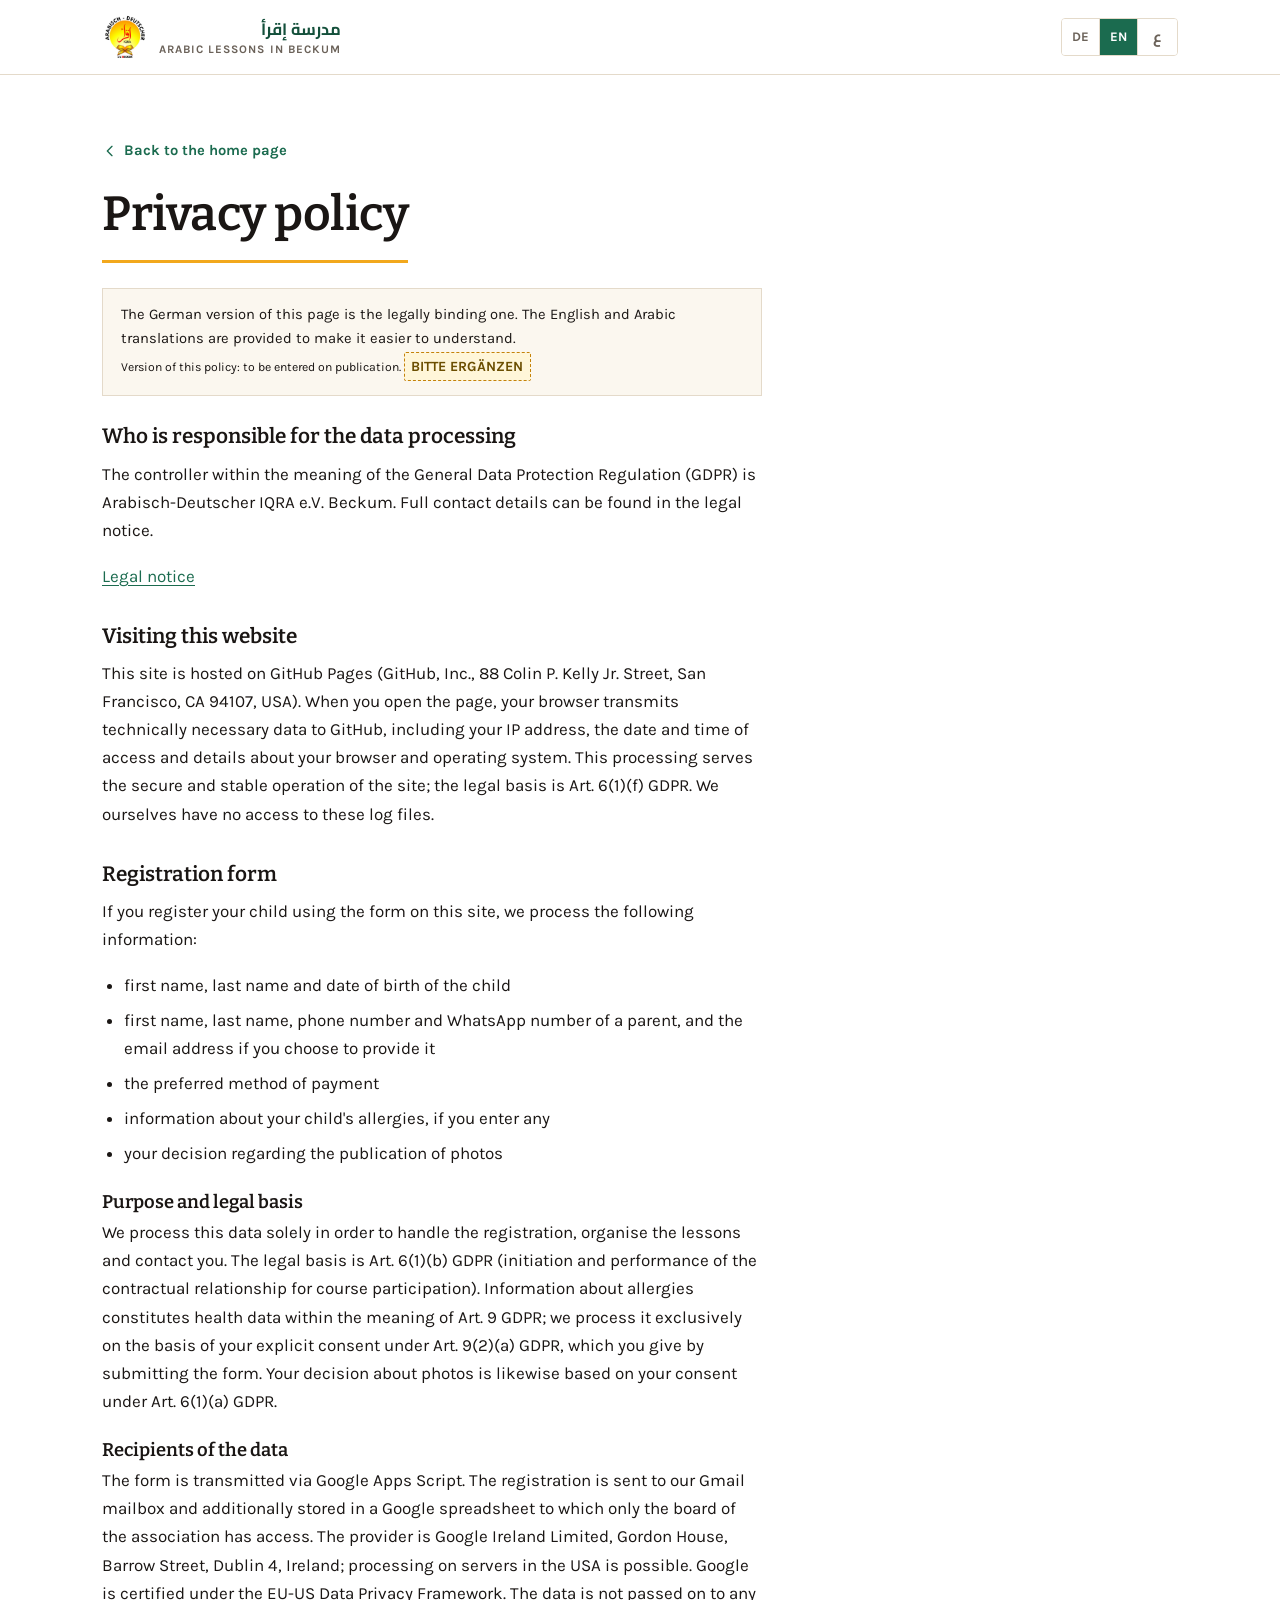
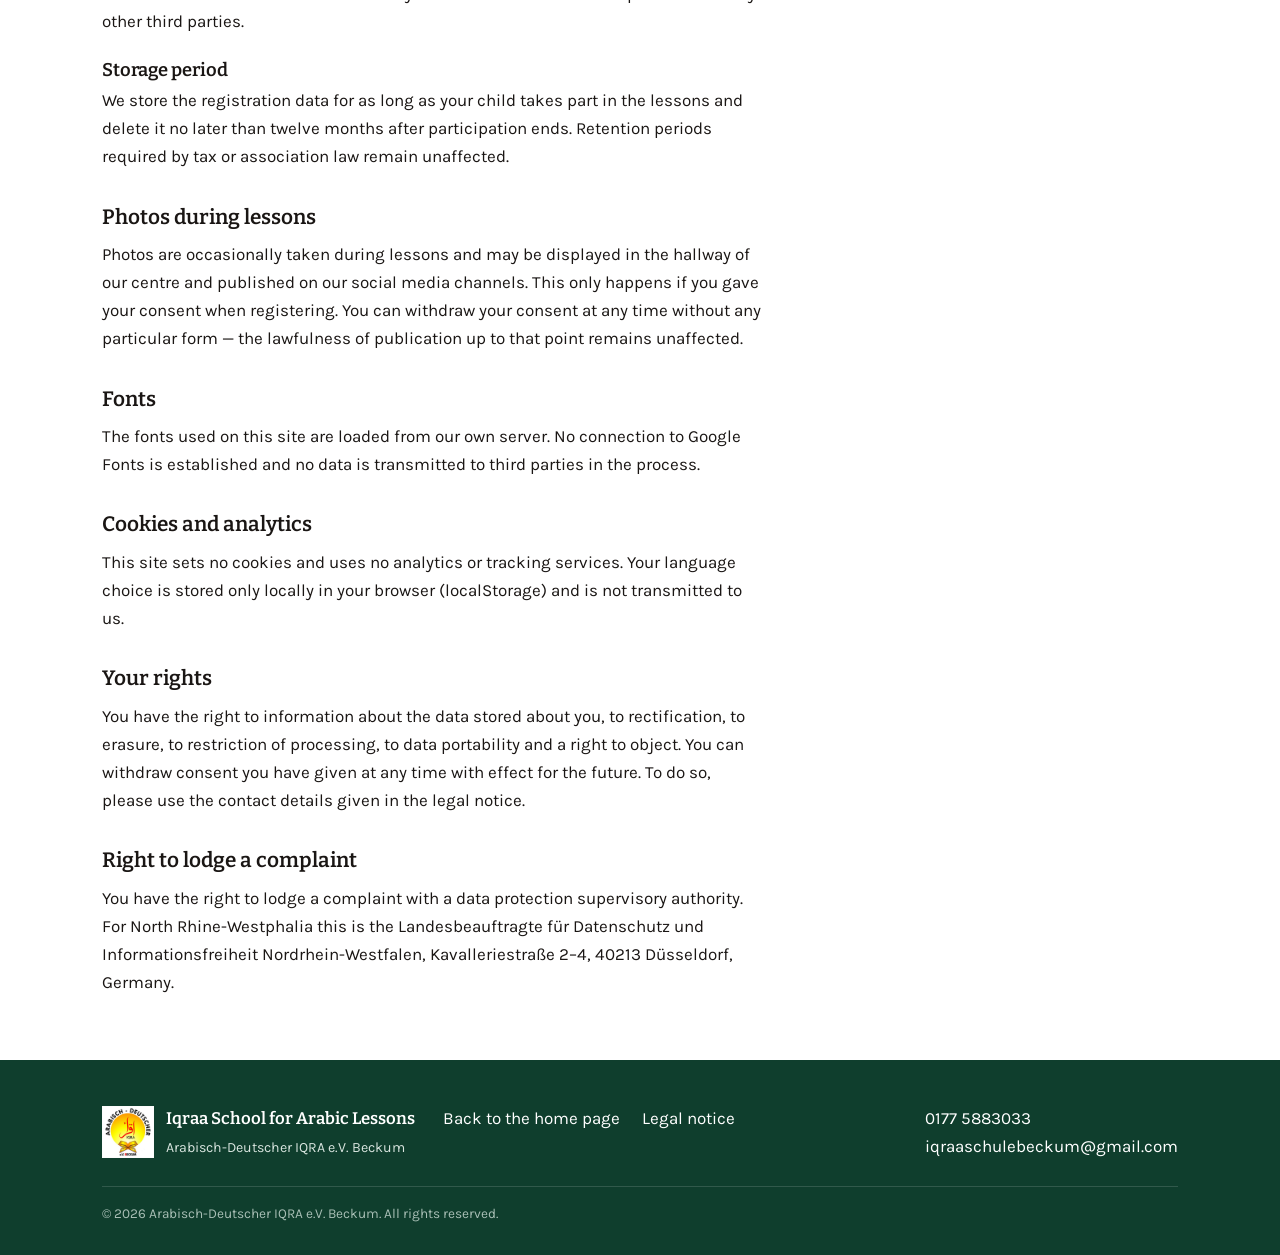
==== datenschutz.html @ 51ab9b22 "Webseite Iqraa-Schule Beckum Statische Seite in DE/EN/AR mit Anmeldeformular, das an ein Google Apps" ====
<!DOCTYPE html>
<html lang="de" dir="ltr">
<head>
<meta charset="utf-8">
<meta name="viewport" content="width=device-width, initial-scale=1">
<title>Datenschutzerklärung — Iqraa-Schule Beckum</title>
<meta name="description" content="Datenschutzerklärung der Iqraa-Schule für Arabischunterricht in Beckum.">
<meta name="robots" content="noindex">
<link rel="icon" href="assets/favicon.svg" type="image/svg+xml">
<link rel="stylesheet" href="assets/fonts.css">
<link rel="stylesheet" href="assets/site.css">
<script src="assets/config.js" defer></script>
<script src="assets/i18n.js" defer></script>
<script src="assets/site.js" defer></script>
</head>

<body data-page="datenschutz">

<a class="skip" href="#inhalt" data-i18n="skip">Zum Inhalt springen</a>

<header class="site-header">
  <div class="wrap header-inner">
    <a class="brand" href="index.html" data-keep-lang="index.html">
      <img class="brand-logo" src="assets/logo.png" alt="" width="46" height="46">
      <span class="brand-text">
        <span class="brand-ar" lang="ar" dir="rtl">مدرسة إقرأ</span>
        <span class="brand-de" data-i18n="brand.sub">Arabischunterricht Beckum</span>
      </span>
    </a>

    <div class="lang-switch" role="group" data-i18n-aria="lang.label" aria-label="Sprache wählen">
      <button type="button" data-lang="de" aria-pressed="true"  data-i18n-title="lang.de" title="Auf Deutsch anzeigen">DE</button>
      <button type="button" data-lang="en" aria-pressed="false" data-i18n-title="lang.en" title="Show in English">EN</button>
      <button type="button" data-lang="ar" aria-pressed="false" data-i18n-title="lang.ar" title="عرض بالعربية" lang="ar">ع</button>
    </div>
  </div>
</header>


<main id="inhalt" class="legal">
  <div class="wrap">

    <a class="zurueck" href="index.html" data-keep-lang="index.html">
      <svg viewBox="0 0 24 24" width="16" height="16" fill="none" stroke="currentColor" stroke-width="2" stroke-linecap="round" stroke-linejoin="round" aria-hidden="true">
        <path d="M15 5l-7 7 7 7"/>
      </svg>
      <span data-i18n="legal.zurueck">Zurück zur Startseite</span>
    </a>

    <h1 class="section-title"><span data-i18n="ds.title">Datenschutzerklärung</span></h1>

    <div class="prose">

      <p class="rechtshinweis">
        <span data-i18n="legal.massgeblich">Rechtlich maßgeblich ist die deutsche Fassung dieser Seite. Die englische und die arabische Übersetzung dienen dem besseren Verständnis.</span>
        <br>
        <small><span data-i18n="ds.stand">Stand dieser Erklärung: bei Veröffentlichung eintragen.</span>
        <span data-cfg="standDatenschutz"><span class="platzhalter">BITTE ERGÄNZEN</span></span></small>
      </p>

      <h2 data-i18n="ds.1.title">Wer für die Datenverarbeitung verantwortlich ist</h2>
      <p data-i18n="ds.1.text">Verantwortlich im Sinne der Datenschutz-Grundverordnung (DSGVO) ist der Arabisch-Deutsche IQRA e.V. Beckum. Die vollständigen Kontaktdaten finden Sie im Impressum.</p>
      <p><a href="impressum.html" data-keep-lang="impressum.html" data-i18n="footer.impressum">Impressum</a></p>

      <h2 data-i18n="ds.2.title">Aufruf dieser Webseite</h2>
      <p data-i18n="ds.2.text">Diese Seite wird bei GitHub Pages gehostet (GitHub, Inc., 88 Colin P. Kelly Jr. Street, San Francisco, CA 94107, USA). Beim Aufruf der Seite überträgt Ihr Browser technisch notwendige Daten an GitHub, darunter Ihre IP-Adresse, Datum und Uhrzeit des Zugriffs sowie Angaben zu Browser und Betriebssystem. Diese Verarbeitung dient dem sicheren und stabilen Betrieb der Seite; Rechtsgrundlage ist Art. 6 Abs. 1 lit. f DSGVO. Wir selbst haben keinen Zugriff auf diese Protokolldaten.</p>

      <!-- Auf diesen Abschnitt verweist das Häkchen im Anmeldeformular -->
      <h2 id="anmeldung" data-i18n="ds.3.title">Anmeldeformular</h2>
      <p data-i18n="ds.3.intro">Wenn Sie Ihr Kind über das Formular auf dieser Seite anmelden, verarbeiten wir die folgenden Angaben:</p>
      <ul>
        <li data-i18n="ds.3.liste1">Vorname, Nachname und Geburtsdatum des Kindes</li>
        <li data-i18n="ds.3.liste2">Vorname, Nachname, Telefonnummer und WhatsApp-Nummer eines Elternteils, auf Wunsch zusätzlich die E-Mail-Adresse</li>
        <li data-i18n="ds.3.liste3">die gewünschte Zahlungsweise</li>
        <li data-i18n="ds.3.liste4">Angaben zu Allergien Ihres Kindes, sofern Sie welche eintragen</li>
        <li data-i18n="ds.3.liste5">Ihre Entscheidung zur Veröffentlichung von Fotos</li>
      </ul>

      <h3 data-i18n="ds.3.zweck.title">Zweck und Rechtsgrundlage</h3>
      <p data-i18n="ds.3.zweck.text">Wir verarbeiten diese Daten ausschließlich, um die Anmeldung zu bearbeiten, den Unterricht zu organisieren und mit Ihnen Kontakt aufzunehmen. Rechtsgrundlage ist Art. 6 Abs. 1 lit. b DSGVO (Anbahnung und Durchführung des Vertragsverhältnisses über die Kursteilnahme). Angaben zu Allergien sind Gesundheitsdaten im Sinne von Art. 9 DSGVO; wir verarbeiten sie ausschließlich auf Grundlage Ihrer ausdrücklichen Einwilligung nach Art. 9 Abs. 2 lit. a DSGVO, die Sie mit dem Absenden des Formulars erteilen. Ihre Entscheidung über Fotos beruht ebenfalls auf Ihrer Einwilligung nach Art. 6 Abs. 1 lit. a DSGVO.</p>

      <h3 data-i18n="ds.3.empfaenger.title">Empfänger der Daten</h3>
      <p data-i18n="ds.3.empfaenger.text">Die Übermittlung des Formulars erfolgt über Google Apps Script. Die Anmeldung wird an unser E-Mail-Postfach bei Gmail gesendet und zusätzlich in einer Google-Tabelle gespeichert, auf die nur der Vorstand des Vereins Zugriff hat. Anbieter ist Google Ireland Limited, Gordon House, Barrow Street, Dublin 4, Irland; eine Verarbeitung auf Servern in den USA ist dabei möglich. Google ist unter dem EU-US Data Privacy Framework zertifiziert. Eine Weitergabe an weitere Dritte findet nicht statt.</p>

      <h3 data-i18n="ds.3.dauer.title">Speicherdauer</h3>
      <p data-i18n="ds.3.dauer.text">Wir speichern die Anmeldedaten so lange, wie Ihr Kind am Unterricht teilnimmt, und löschen sie spätestens zwölf Monate nach Ende der Teilnahme. Steuerlich oder vereinsrechtlich erforderliche Aufbewahrungsfristen bleiben davon unberührt.</p>

      <h2 data-i18n="ds.4.title">Fotos im Unterricht</h2>
      <p data-i18n="ds.4.text">Während des Unterrichts werden gelegentlich Fotos gemacht, die im Hausflur unseres Zentrums und auf unseren Social-Media-Kanälen veröffentlicht werden können. Das geschieht ausschließlich, wenn Sie bei der Anmeldung zugestimmt haben. Sie können Ihre Einwilligung jederzeit formlos widerrufen — die Rechtmäßigkeit der bis dahin erfolgten Veröffentlichung bleibt davon unberührt.</p>

      <h2 data-i18n="ds.5.title">Schriftarten</h2>
      <p data-i18n="ds.5.text">Die auf dieser Seite verwendeten Schriften werden von unserem eigenen Server geladen. Es wird keine Verbindung zu Google Fonts aufgebaut, und es werden dabei keine Daten an Dritte übertragen.</p>

      <h2 data-i18n="ds.6.title">Cookies und Reichweitenmessung</h2>
      <p data-i18n="ds.6.text">Diese Seite setzt keine Cookies und verwendet keine Analyse- oder Trackingdienste. Ihre Sprachauswahl wird ausschließlich lokal in Ihrem Browser gespeichert (localStorage) und nicht an uns übertragen.</p>

      <h2 data-i18n="ds.7.title">Ihre Rechte</h2>
      <p data-i18n="ds.7.text">Sie haben das Recht auf Auskunft über die zu Ihrer Person gespeicherten Daten, auf Berichtigung, auf Löschung, auf Einschränkung der Verarbeitung, auf Datenübertragbarkeit sowie ein Widerspruchsrecht. Erteilte Einwilligungen können Sie jederzeit mit Wirkung für die Zukunft widerrufen. Wenden Sie sich dafür an die im Impressum genannten Kontaktdaten.</p>

      <h2 data-i18n="ds.8.title">Beschwerderecht</h2>
      <p data-i18n="ds.8.text">Sie haben das Recht, sich bei einer Datenschutz-Aufsichtsbehörde zu beschweren. Für Nordrhein-Westfalen ist das die Landesbeauftragte für Datenschutz und Informationsfreiheit Nordrhein-Westfalen, Kavalleriestraße 2–4, 40213 Düsseldorf.</p>

    </div>
  </div>
</main>


<footer class="site-footer">
  <div class="wrap">
    <div class="footer-grid">
      <div class="footer-brand">
        <img src="assets/logo.png" alt="" width="52" height="52">
        <span>
          <span class="footer-name" data-i18n="footer.name">Iqraa-Schule für Arabischunterricht</span><br>
          <small data-i18n="footer.traeger">Arabisch-Deutscher IQRA e.V. Beckum</small>
        </span>
      </div>
      <ul class="footer-links">
        <li><a href="index.html" data-keep-lang="index.html" data-i18n="legal.zurueck">Zurück zur Startseite</a></li>
        <li><a href="impressum.html" data-keep-lang="impressum.html" data-i18n="footer.impressum">Impressum</a></li>
      </ul>
      <div>
        <a data-cfg-href="tel" href="#" class="ltr" data-cfg="telefon">0177 5883033</a><br>
        <a data-cfg-href="mail" href="#" class="ltr" data-cfg="email">iqraaschulebeckum@gmail.com</a>
      </div>
    </div>
    <p class="footer-note">
      <span>&copy; <span data-jahr>2026</span> <span data-cfg="impressum.verein">Arabisch-Deutscher IQRA e.V. Beckum</span>. <span data-i18n="footer.rechte">Alle Rechte vorbehalten.</span></span>
    </p>
  </div>
</footer>

</body>
</html>
---- assets/fonts.css ----
﻿/* ==========================================================================
   Schriften - lokal ausgeliefert (kein Aufruf an fonts.googleapis.com).
   Bitter + Karla    -> lateinischer Text (Deutsch / Englisch)
   Cairo             -> arabische Ueberschriften
   Noto Naskh Arabic -> arabischer Fließtext
   Dank unicode-range laedt der Browser nur die Schnitte, die er
   fuer den tatsaechlich angezeigten Text braucht.
   Quelle: Google Fonts, SIL Open Font License 1.1
   ========================================================================== */
@font-face{font-family:'Bitter';font-style:normal;font-weight:600;font-display:swap;src:url('fonts/bitter-600-latin-ext.woff2') format('woff2');unicode-range:U+0100-02BA, U+02BD-02C5, U+02C7-02CC, U+02CE-02D7, U+02DD-02FF, U+0304, U+0308, U+0329, U+1D00-1DBF, U+1E00-1E9F, U+1EF2-1EFF, U+2020, U+20A0-20AB, U+20AD-20C0, U+2113, U+2C60-2C7F, U+A720-A7FF}
@font-face{font-family:'Bitter';font-style:normal;font-weight:600;font-display:swap;src:url('fonts/bitter-600-latin.woff2') format('woff2');unicode-range:U+0000-00FF, U+0131, U+0152-0153, U+02BB-02BC, U+02C6, U+02DA, U+02DC, U+0304, U+0308, U+0329, U+2000-206F, U+20AC, U+2122, U+2191, U+2193, U+2212, U+2215, U+FEFF, U+FFFD}
@font-face{font-family:'Bitter';font-style:normal;font-weight:700;font-display:swap;src:url('fonts/bitter-700-latin-ext.woff2') format('woff2');unicode-range:U+0100-02BA, U+02BD-02C5, U+02C7-02CC, U+02CE-02D7, U+02DD-02FF, U+0304, U+0308, U+0329, U+1D00-1DBF, U+1E00-1E9F, U+1EF2-1EFF, U+2020, U+20A0-20AB, U+20AD-20C0, U+2113, U+2C60-2C7F, U+A720-A7FF}
@font-face{font-family:'Bitter';font-style:normal;font-weight:700;font-display:swap;src:url('fonts/bitter-700-latin.woff2') format('woff2');unicode-range:U+0000-00FF, U+0131, U+0152-0153, U+02BB-02BC, U+02C6, U+02DA, U+02DC, U+0304, U+0308, U+0329, U+2000-206F, U+20AC, U+2122, U+2191, U+2193, U+2212, U+2215, U+FEFF, U+FFFD}
@font-face{font-family:'Cairo';font-style:normal;font-weight:600;font-display:swap;src:url('fonts/cairo-600-arabic.woff2') format('woff2');unicode-range:U+0600-06FF, U+0750-077F, U+0870-088E, U+0890-0891, U+0897-08E1, U+08E3-08FF, U+200C-200E, U+2010-2011, U+204F, U+2E41, U+FB50-FDFF, U+FE70-FE74, U+FE76-FEFC, U+102E0-102FB, U+10E60-10E7E, U+10EC2-10EC4, U+10EFC-10EFF, U+1EE00-1EE03, U+1EE05-1EE1F, U+1EE21-1EE22, U+1EE24, U+1EE27, U+1EE29-1EE32, U+1EE34-1EE37, U+1EE39, U+1EE3B, U+1EE42, U+1EE47, U+1EE49, U+1EE4B, U+1EE4D-1EE4F, U+1EE51-1EE52, U+1EE54, U+1EE57, U+1EE59, U+1EE5B, U+1EE5D, U+1EE5F, U+1EE61-1EE62, U+1EE64, U+1EE67-1EE6A, U+1EE6C-1EE72, U+1EE74-1EE77, U+1EE79-1EE7C, U+1EE7E, U+1EE80-1EE89, U+1EE8B-1EE9B, U+1EEA1-1EEA3, U+1EEA5-1EEA9, U+1EEAB-1EEBB, U+1EEF0-1EEF1}
@font-face{font-family:'Cairo';font-style:normal;font-weight:600;font-display:swap;src:url('fonts/cairo-600-latin-ext.woff2') format('woff2');unicode-range:U+0100-02BA, U+02BD-02C5, U+02C7-02CC, U+02CE-02D7, U+02DD-02FF, U+0304, U+0308, U+0329, U+1D00-1DBF, U+1E00-1E9F, U+1EF2-1EFF, U+2020, U+20A0-20AB, U+20AD-20C0, U+2113, U+2C60-2C7F, U+A720-A7FF}
@font-face{font-family:'Cairo';font-style:normal;font-weight:600;font-display:swap;src:url('fonts/cairo-600-latin.woff2') format('woff2');unicode-range:U+0000-00FF, U+0131, U+0152-0153, U+02BB-02BC, U+02C6, U+02DA, U+02DC, U+0304, U+0308, U+0329, U+2000-206F, U+20AC, U+2122, U+2191, U+2193, U+2212, U+2215, U+FEFF, U+FFFD}
@font-face{font-family:'Cairo';font-style:normal;font-weight:700;font-display:swap;src:url('fonts/cairo-700-arabic.woff2') format('woff2');unicode-range:U+0600-06FF, U+0750-077F, U+0870-088E, U+0890-0891, U+0897-08E1, U+08E3-08FF, U+200C-200E, U+2010-2011, U+204F, U+2E41, U+FB50-FDFF, U+FE70-FE74, U+FE76-FEFC, U+102E0-102FB, U+10E60-10E7E, U+10EC2-10EC4, U+10EFC-10EFF, U+1EE00-1EE03, U+1EE05-1EE1F, U+1EE21-1EE22, U+1EE24, U+1EE27, U+1EE29-1EE32, U+1EE34-1EE37, U+1EE39, U+1EE3B, U+1EE42, U+1EE47, U+1EE49, U+1EE4B, U+1EE4D-1EE4F, U+1EE51-1EE52, U+1EE54, U+1EE57, U+1EE59, U+1EE5B, U+1EE5D, U+1EE5F, U+1EE61-1EE62, U+1EE64, U+1EE67-1EE6A, U+1EE6C-1EE72, U+1EE74-1EE77, U+1EE79-1EE7C, U+1EE7E, U+1EE80-1EE89, U+1EE8B-1EE9B, U+1EEA1-1EEA3, U+1EEA5-1EEA9, U+1EEAB-1EEBB, U+1EEF0-1EEF1}
@font-face{font-family:'Cairo';font-style:normal;font-weight:700;font-display:swap;src:url('fonts/cairo-700-latin-ext.woff2') format('woff2');unicode-range:U+0100-02BA, U+02BD-02C5, U+02C7-02CC, U+02CE-02D7, U+02DD-02FF, U+0304, U+0308, U+0329, U+1D00-1DBF, U+1E00-1E9F, U+1EF2-1EFF, U+2020, U+20A0-20AB, U+20AD-20C0, U+2113, U+2C60-2C7F, U+A720-A7FF}
@font-face{font-family:'Cairo';font-style:normal;font-weight:700;font-display:swap;src:url('fonts/cairo-700-latin.woff2') format('woff2');unicode-range:U+0000-00FF, U+0131, U+0152-0153, U+02BB-02BC, U+02C6, U+02DA, U+02DC, U+0304, U+0308, U+0329, U+2000-206F, U+20AC, U+2122, U+2191, U+2193, U+2212, U+2215, U+FEFF, U+FFFD}
@font-face{font-family:'Karla';font-style:normal;font-weight:400;font-display:swap;src:url('fonts/karla-400-latin-ext.woff2') format('woff2');unicode-range:U+0100-02BA, U+02BD-02C5, U+02C7-02CC, U+02CE-02D7, U+02DD-02FF, U+0304, U+0308, U+0329, U+1D00-1DBF, U+1E00-1E9F, U+1EF2-1EFF, U+2020, U+20A0-20AB, U+20AD-20C0, U+2113, U+2C60-2C7F, U+A720-A7FF}
@font-face{font-family:'Karla';font-style:normal;font-weight:400;font-display:swap;src:url('fonts/karla-400-latin.woff2') format('woff2');unicode-range:U+0000-00FF, U+0131, U+0152-0153, U+02BB-02BC, U+02C6, U+02DA, U+02DC, U+0304, U+0308, U+0329, U+2000-206F, U+20AC, U+2122, U+2191, U+2193, U+2212, U+2215, U+FEFF, U+FFFD}
@font-face{font-family:'Karla';font-style:normal;font-weight:500;font-display:swap;src:url('fonts/karla-500-latin-ext.woff2') format('woff2');unicode-range:U+0100-02BA, U+02BD-02C5, U+02C7-02CC, U+02CE-02D7, U+02DD-02FF, U+0304, U+0308, U+0329, U+1D00-1DBF, U+1E00-1E9F, U+1EF2-1EFF, U+2020, U+20A0-20AB, U+20AD-20C0, U+2113, U+2C60-2C7F, U+A720-A7FF}
@font-face{font-family:'Karla';font-style:normal;font-weight:500;font-display:swap;src:url('fonts/karla-500-latin.woff2') format('woff2');unicode-range:U+0000-00FF, U+0131, U+0152-0153, U+02BB-02BC, U+02C6, U+02DA, U+02DC, U+0304, U+0308, U+0329, U+2000-206F, U+20AC, U+2122, U+2191, U+2193, U+2212, U+2215, U+FEFF, U+FFFD}
@font-face{font-family:'Karla';font-style:normal;font-weight:700;font-display:swap;src:url('fonts/karla-700-latin-ext.woff2') format('woff2');unicode-range:U+0100-02BA, U+02BD-02C5, U+02C7-02CC, U+02CE-02D7, U+02DD-02FF, U+0304, U+0308, U+0329, U+1D00-1DBF, U+1E00-1E9F, U+1EF2-1EFF, U+2020, U+20A0-20AB, U+20AD-20C0, U+2113, U+2C60-2C7F, U+A720-A7FF}
@font-face{font-family:'Karla';font-style:normal;font-weight:700;font-display:swap;src:url('fonts/karla-700-latin.woff2') format('woff2');unicode-range:U+0000-00FF, U+0131, U+0152-0153, U+02BB-02BC, U+02C6, U+02DA, U+02DC, U+0304, U+0308, U+0329, U+2000-206F, U+20AC, U+2122, U+2191, U+2193, U+2212, U+2215, U+FEFF, U+FFFD}
@font-face{font-family:'Noto Naskh Arabic';font-style:normal;font-weight:400;font-display:swap;src:url('fonts/noto-naskh-arabic-400-arabic.woff2') format('woff2');unicode-range:U+0600-06FF, U+0750-077F, U+0870-088E, U+0890-0891, U+0897-08E1, U+08E3-08FF, U+200C-200E, U+2010-2011, U+204F, U+2E41, U+FB50-FDFF, U+FE70-FE74, U+FE76-FEFC, U+102E0-102FB, U+10E60-10E7E, U+10EC2-10EC4, U+10EFC-10EFF, U+1EE00-1EE03, U+1EE05-1EE1F, U+1EE21-1EE22, U+1EE24, U+1EE27, U+1EE29-1EE32, U+1EE34-1EE37, U+1EE39, U+1EE3B, U+1EE42, U+1EE47, U+1EE49, U+1EE4B, U+1EE4D-1EE4F, U+1EE51-1EE52, U+1EE54, U+1EE57, U+1EE59, U+1EE5B, U+1EE5D, U+1EE5F, U+1EE61-1EE62, U+1EE64, U+1EE67-1EE6A, U+1EE6C-1EE72, U+1EE74-1EE77, U+1EE79-1EE7C, U+1EE7E, U+1EE80-1EE89, U+1EE8B-1EE9B, U+1EEA1-1EEA3, U+1EEA5-1EEA9, U+1EEAB-1EEBB, U+1EEF0-1EEF1}
@font-face{font-family:'Noto Naskh Arabic';font-style:normal;font-weight:700;font-display:swap;src:url('fonts/noto-naskh-arabic-700-arabic.woff2') format('woff2');unicode-range:U+0600-06FF, U+0750-077F, U+0870-088E, U+0890-0891, U+0897-08E1, U+08E3-08FF, U+200C-200E, U+2010-2011, U+204F, U+2E41, U+FB50-FDFF, U+FE70-FE74, U+FE76-FEFC, U+102E0-102FB, U+10E60-10E7E, U+10EC2-10EC4, U+10EFC-10EFF, U+1EE00-1EE03, U+1EE05-1EE1F, U+1EE21-1EE22, U+1EE24, U+1EE27, U+1EE29-1EE32, U+1EE34-1EE37, U+1EE39, U+1EE3B, U+1EE42, U+1EE47, U+1EE49, U+1EE4B, U+1EE4D-1EE4F, U+1EE51-1EE52, U+1EE54, U+1EE57, U+1EE59, U+1EE5B, U+1EE5D, U+1EE5F, U+1EE61-1EE62, U+1EE64, U+1EE67-1EE6A, U+1EE6C-1EE72, U+1EE74-1EE77, U+1EE79-1EE7C, U+1EE7E, U+1EE80-1EE89, U+1EE8B-1EE9B, U+1EEA1-1EEA3, U+1EEA5-1EEA9, U+1EEAB-1EEBB, U+1EEF0-1EEF1}
---- assets/site.css ----
/* ==========================================================================
   Iqraa-Schule Beckum
   Ein Stylesheet fuer alle drei Sprachen und beide Leserichtungen.

   Wichtigste Regel in dieser Datei: es werden durchgaengig LOGISCHE
   CSS-Eigenschaften benutzt (margin-inline-start statt margin-left,
   text-align:start statt text-align:left ...). Dadurch spiegelt sich das
   komplette Layout automatisch, sobald <html dir="rtl"> gesetzt wird.
   Ein zweites RTL-Stylesheet ist nicht noetig - nur die wenigen echten
   Ausnahmen stehen ganz unten unter "Arabisch".
   ========================================================================== */


/* --------------------------------------------------------------------------
   1. Farben, Schriften, Masse
   Alle Farben stammen aus dem Vereinslogo und dem bestehenden Flyer.
   -------------------------------------------------------------------------- */
:root{
  --ink:        #1A1614;   /* Konturschwarz des Logos - Fließtext */
  --ink-soft:   #4A423B;
  --muted:      #6B6259;
  --green:      #1B6B4F;   /* Gruen der Zeitangabe auf dem Flyer */
  --green-dark: #14503B;
  --green-deep: #0F3E2D;
  --green-pale: #EDF4F0;
  --gold:       #F2A81D;   /* Sonnenkreis des Logos */
  --gold-deep:  #C4820A;
  --red:        #C1272D;   /* rote Kalligrafie im Logo - sehr sparsam */
  --paper:      #FFFFFF;
  --paper-warm: #FBF7EF;
  --line:       #E4DACA;
  --line-soft:  #EFE8DC;

  --wrap: 1120px;
  --header-h: 74px;

  --lat-head: 'Bitter', Georgia, 'Times New Roman', serif;
  --lat-body: 'Karla', 'Segoe UI', system-ui, sans-serif;
  --ar-head:  'Cairo', 'Segoe UI', Tahoma, sans-serif;
  --ar-body:  'Noto Naskh Arabic', 'Karla', 'Segoe UI', Tahoma, sans-serif;

  --head: var(--lat-head);
  --body: var(--lat-body);

  /* Feines Achtstern-Muster (Khatim), aufgegriffen vom Flyer.
     Wird nur in zwei Abschnitten eingesetzt, nie flaechendeckend. */
  --muster: url("data:image/svg+xml,%3Csvg xmlns='http://www.w3.org/2000/svg' width='64' height='64' viewBox='0 0 64 64'%3E%3Cg fill='none' stroke='%231B6B4F' stroke-width='1.1'%3E%3Crect x='16' y='16' width='32' height='32'/%3E%3Crect x='16' y='16' width='32' height='32' transform='rotate(45 32 32)'/%3E%3Crect x='-16' y='-16' width='32' height='32'/%3E%3Crect x='-16' y='-16' width='32' height='32' transform='rotate(45 0 0)'/%3E%3Crect x='48' y='-16' width='32' height='32'/%3E%3Crect x='48' y='-16' width='32' height='32' transform='rotate(45 64 0)'/%3E%3Crect x='-16' y='48' width='32' height='32'/%3E%3Crect x='-16' y='48' width='32' height='32' transform='rotate(45 0 64)'/%3E%3Crect x='48' y='48' width='32' height='32'/%3E%3Crect x='48' y='48' width='32' height='32' transform='rotate(45 64 64)'/%3E%3C/g%3E%3C/svg%3E");
}


/* --------------------------------------------------------------------------
   2. Grundlagen
   -------------------------------------------------------------------------- */
*,*::before,*::after{ box-sizing:border-box; }

html{
  scroll-behavior:smooth;
  scroll-padding-top:calc(var(--header-h) + 12px);
  -webkit-text-size-adjust:100%;
  text-size-adjust:100%;
}

body{
  margin:0;
  background:var(--paper);
  color:var(--ink);
  font-family:var(--body);
  font-size:1.0625rem;
  line-height:1.65;
  overflow-x:hidden;
  -webkit-font-smoothing:antialiased;
}

img{ max-width:100%; height:auto; display:block; }

a{ color:var(--green); text-decoration:underline; text-underline-offset:3px; text-decoration-thickness:1px; }
a:hover{ color:var(--green-dark); }

h1,h2,h3,h4{ font-family:var(--head); font-weight:600; line-height:1.2; margin:0; color:var(--ink); }
h1{ font-size:clamp(1.9rem, 1.15rem + 2.6vw, 3rem); letter-spacing:-.01em; }
h2{ font-size:clamp(1.45rem, 1.1rem + 1.3vw, 2rem); }
h3{ font-size:1.15rem; }

p{ margin:0 0 1.05em; }
p:last-child{ margin-bottom:0; }

ul,ol{ margin:0 0 1.05em; padding-inline-start:1.3em; }
li{ margin-bottom:.4em; }

strong,b{ font-weight:700; }

hr{ border:0; border-top:1px solid var(--line); margin:2.5rem 0; }

::selection{ background:var(--gold); color:var(--ink); }

:focus-visible{
  outline:3px solid var(--gold-deep);
  outline-offset:2px;
  border-radius:2px;
}

/* Sprunglink fuer Tastatur- und Screenreader-Nutzung.
   Versteckt wird NACH OBEN geschoben, nicht zur Seite: ein seitlicher
   Versatz (das uebliche left:-9999px) waere richtungsabhaengig und wuerde
   im arabischen Layout nach rechts wandern und die Seite verbreitern. */
.skip{
  position:absolute; inset-inline-start:0; top:0; z-index:999;
  transform:translateY(-130%);
  background:var(--green-deep); color:#fff; padding:12px 20px;
  text-decoration:none; font-weight:700;
}
.skip:focus{ transform:none; }

.wrap{ max-width:var(--wrap); margin-inline:auto; padding-inline:22px; }

.sr-only{
  position:absolute; width:1px; height:1px; padding:0; margin:-1px;
  overflow:hidden; clip:rect(0 0 0 0); white-space:nowrap; border:0;
}


/* --------------------------------------------------------------------------
   3. Wiederkehrende Bausteine
   -------------------------------------------------------------------------- */

/* Kleine Vorzeile ueber Ueberschriften */
.eyebrow{
  font-family:var(--body);
  font-size:.76rem; font-weight:700;
  letter-spacing:.16em; text-transform:uppercase;
  color:var(--gold-deep);
  margin:0 0 .9rem;
}

/* Abschnittstitel: die Goldlinie ist exakt so breit wie der Text -
   deshalb sitzt sie auf einem inline-block-<span> und nicht auf der <h2>. */
.section-title{ margin:0 0 1.6rem; }
.section-title > span{
  display:inline-block;
  /* reichlich Luft, damit die Linie nicht durch Unterlaengen
     schneidet (Beitrag, anmelden, Zeiten ...) */
  padding-bottom:.34em;
  border-bottom:3px solid var(--gold);
}

.section{ padding-block:clamp(52px, 7vw, 88px); }
.section--warm{ background:var(--paper-warm); border-block:1px solid var(--line-soft); }
.section--muster{ position:relative; }
.section--muster::before{
  content:""; position:absolute; inset:0; z-index:0;
  background-image:var(--muster);
  opacity:.045;
  pointer-events:none;
}
.section--muster > .wrap{ position:relative; z-index:1; }

.lead{
  font-size:1.15rem;
  color:var(--ink-soft);
  max-width:60ch;
}

.prose{ max-width:66ch; }
.prose--nach-betrag{ margin-top:1.4rem; }
.field--abstand{ margin-bottom:1.4rem; }

/* Knoepfe. Radius bewusst klein und nicht ueberall gleich. */
.btn{
  display:inline-flex; align-items:center; gap:.55em;
  font-family:var(--body); font-size:1rem; font-weight:700;
  padding:.78em 1.5em;
  border:2px solid transparent; border-radius:4px;
  text-decoration:none; cursor:pointer;
  transition:background-color .18s ease, color .18s ease, border-color .18s ease;
}
.btn-primary{ background:var(--green); color:#fff; border-color:var(--green); }
.btn-primary:hover{ background:var(--green-dark); border-color:var(--green-dark); color:#fff; }
.btn-ghost{ background:transparent; color:var(--green-dark); border-color:var(--line); }
.btn-ghost:hover{ border-color:var(--green); color:var(--green-dark); background:var(--green-pale); }
.btn[disabled]{ opacity:.55; cursor:not-allowed; }
.btn svg{ inline-size:1.05em; block-size:1.05em; flex:none; }

/* Zahlen, Telefonnummern und Betraege bleiben auch im Arabischen
   von links nach rechts lesbar. */
.ltr{ direction:ltr; unicode-bidi:isolate; }


/* --------------------------------------------------------------------------
   4. Kopfbereich
   -------------------------------------------------------------------------- */
.site-header{
  position:sticky; top:0; z-index:100;
  background:rgba(255,255,255,.97);
  -webkit-backdrop-filter:saturate(180%) blur(6px);
  backdrop-filter:saturate(180%) blur(6px);
  border-bottom:1px solid var(--line);
}
.header-inner{
  min-height:var(--header-h);
  display:flex; align-items:center; gap:14px;
}

.brand{
  display:flex; align-items:center; gap:11px;
  text-decoration:none; color:inherit;
  margin-inline-end:auto;
}
.brand-logo{ inline-size:46px; block-size:46px; object-fit:contain; flex:none; }
.brand-text{ display:flex; flex-direction:column; line-height:1.2; }
/* Arabische Schrift braucht mehr Zeilenhoehe als lateinische, sonst
   stossen die Unterlaengen in die Zeile darunter. */
.brand-ar{ font-family:var(--ar-head); font-size:1.02rem; font-weight:700; color:var(--green-dark); line-height:1.55; }
.brand-de{
  font-family:var(--body); font-size:.72rem; font-weight:700;
  letter-spacing:.09em; text-transform:uppercase; color:var(--muted);
}

.site-nav ul{
  list-style:none; display:flex; align-items:center; gap:24px;
  margin:0; padding:0;
}
.site-nav a{
  font-size:.95rem; font-weight:500; color:var(--ink-soft);
  text-decoration:none; padding-block:6px;
  border-bottom:2px solid transparent;
}
.site-nav a:hover{ color:var(--green-dark); border-bottom-color:var(--gold); }

/* Sprachumschalter - drei Textknoepfe, bewusst keine Flaggen:
   Arabisch gehoert keinem einzelnen Land. */
.lang-switch{
  display:flex; align-items:stretch;
  border:1px solid var(--line); border-radius:4px; overflow:hidden;
  flex:none;
}
.lang-switch button{
  font-family:var(--body); font-size:.82rem; font-weight:700;
  letter-spacing:.05em;
  padding:.42em .72em; min-width:2.6em;
  background:#fff; color:var(--muted);
  border:0; border-inline-start:1px solid var(--line);
  cursor:pointer; line-height:1.5;
}
.lang-switch button:first-child{ border-inline-start:0; }
.lang-switch button:hover{ background:var(--green-pale); color:var(--green-dark); }
.lang-switch button[aria-pressed="true"]{ background:var(--green); color:#fff; }
.lang-switch button[data-lang="ar"]{ font-family:var(--ar-head); font-size:.95rem; letter-spacing:0; }

.nav-toggle{
  display:none;
  background:#fff; border:1px solid var(--line); border-radius:4px;
  padding:.42em .6em; cursor:pointer; color:var(--ink);
}
.nav-toggle svg{ inline-size:22px; block-size:22px; display:block; }


/* --------------------------------------------------------------------------
   5. Kopfbild-Bereich
   Asymmetrisch: Text links, Logo rechts. Kein zentrierter Block.
   -------------------------------------------------------------------------- */
.hero{ background:var(--paper-warm); border-bottom:1px solid var(--line-soft); position:relative; }
.hero::before{
  content:""; position:absolute; inset:0;
  background-image:var(--muster); opacity:.05; pointer-events:none;
}
.hero-grid{
  position:relative; z-index:1;
  display:grid; grid-template-columns:1fr auto; gap:clamp(24px,5vw,64px);
  align-items:center;
  padding-block:clamp(40px,6vw,74px);
}
.hero h1{ margin-bottom:.5rem; }
.hero-ar{
  display:block;
  font-family:var(--ar-head); font-weight:700;
  font-size:clamp(1.5rem, 1rem + 1.9vw, 2.35rem);
  line-height:1.5;
  color:var(--green-dark);
  margin-bottom:.1em;
  /* Arabisch braucht rtl fuer die richtige Verbindung der Buchstaben,
     soll aber im deutschen Layout links buendig zum Titel darunter
     stehen und nicht am rechten Spaltenrand kleben. */
  direction:rtl;
  text-align:left;
}
.hero-lat{ display:block; }
.hero .lead{ margin-block:1.1rem 1.7rem; }
.hero-actions{ display:flex; flex-wrap:wrap; gap:12px; margin:0; }
.hero-mark{ inline-size:clamp(150px, 20vw, 230px); flex:none; }
.hero-mark img{ inline-size:100%; }

/* Faktenstreifen direkt unter dem Kopfbereich */
.factstrip{ background:var(--green-deep); color:#fff; position:relative; z-index:1; }
.factstrip ul{
  list-style:none; margin:0; padding:0;
  display:flex; flex-wrap:wrap;
}
.factstrip li{
  flex:1 1 220px; margin:0;
  padding:18px 22px;
  border-inline-start:1px solid rgba(255,255,255,.16);
}
.factstrip li:first-child{ border-inline-start:0; }
.factstrip .fact-label{
  display:block; font-size:.72rem; font-weight:700;
  letter-spacing:.15em; text-transform:uppercase;
  color:var(--gold); margin-bottom:.2em;
}
.factstrip .fact-value{ display:block; font-family:var(--head); font-size:1.16rem; font-weight:600; }
.factstrip .fact-value em{ font-style:normal; color:#FFD98A; }


/* --------------------------------------------------------------------------
   6. Karten - bewusst unterschiedlich gross, ohne Schlagschatten
   -------------------------------------------------------------------------- */
.cards{
  display:grid; gap:18px;
  grid-template-columns:repeat(3,1fr);
  margin-top:1.8rem;
}
.card{
  background:#fff; border:1px solid var(--line);
  padding:22px 24px 24px;
}
.card--wide{ grid-column:span 2; }
.card--accent{ border-inline-start:4px solid var(--gold); }
.card h3{ margin-bottom:.5rem; color:var(--green-dark); }
/* Einzige Stelle mit dem Rot aus dem Logo - dieselbe Hervorhebung
   wie auf dem gedruckten Flyer ("Kinder ab 6 Jahren"). */
.card--alter h3{ color:var(--red); }
.card p:last-child{ margin-bottom:0; }
.card-meta{
  font-size:.8rem; font-weight:700; letter-spacing:.12em;
  text-transform:uppercase; color:var(--muted); margin-bottom:.45rem;
}

/* Preisangabe */
.betrag{
  font-family:var(--head); font-weight:700;
  font-size:clamp(2rem, 1.4rem + 2vw, 2.9rem);
  color:var(--green-dark); line-height:1;
  display:block; margin-bottom:.25rem;
}
.betrag-sub{ font-size:.95rem; color:var(--muted); }

/* Die vier Hinweise bleiben eine nummerierte Liste - genau wie auf dem
   Papierformular, das die Eltern schon kennen. */
.hinweise{ list-style:none; counter-reset:hinweis; padding:0; margin:1.6rem 0 0; max-width:74ch; }
.hinweise li{
  counter-increment:hinweis;
  position:relative;
  padding-inline-start:3.1rem;
  padding-block:.55rem;
  margin-bottom:1.05rem;
  border-inline-start:1px solid var(--line);
}
.hinweise li::before{
  content:counter(hinweis) ".";
  position:absolute; inset-inline-start:0; top:.5rem;
  font-family:var(--head); font-weight:700; font-size:1.35rem;
  color:var(--gold-deep); line-height:1;
  inline-size:2.2rem; text-align:end;
}
.hinweise h3{ font-size:1.02rem; margin-bottom:.15rem; }
.hinweise p{ margin:0; color:var(--ink-soft); }


/* --------------------------------------------------------------------------
   7. Anmeldeformular
   -------------------------------------------------------------------------- */
.form-intro{ max-width:62ch; margin-bottom:2rem; }

.anmeldung-form{ max-width:820px; }

fieldset{
  border:0; border-top:1px solid var(--line);
  margin:0 0 2.1rem; padding:1.5rem 0 0;
}
legend{
  font-family:var(--head); font-size:1.1rem; font-weight:600;
  color:var(--green-dark); padding:0; margin-bottom:.2rem;
}
.legend-hint{ font-size:.9rem; color:var(--muted); margin:-.1rem 0 1.1rem; }

.form-grid{
  display:grid; gap:16px 20px;
  grid-template-columns:repeat(2,1fr);
}
.field--full{ grid-column:1 / -1; }

.field label,
.fieldset-label{
  display:block; font-size:.9rem; font-weight:700;
  color:var(--ink-soft); margin-bottom:.35rem;
}
.req{ color:var(--red); font-weight:700; margin-inline-start:.15em; }

.field input[type="text"],
.field input[type="tel"],
.field input[type="email"],
.field input[type="date"],
.field textarea,
.field select{
  inline-size:100%;
  font-family:var(--body); font-size:1rem; color:var(--ink);
  padding:.62em .75em;
  background:#fff;
  border:1px solid var(--muted); border-radius:3px;
  transition:border-color .15s ease, box-shadow .15s ease;
}
.field textarea{ min-block-size:104px; resize:vertical; }
.field input:hover, .field textarea:hover{ border-color:var(--ink-soft); }
.field input:focus, .field textarea:focus, .field select:focus{
  border-color:var(--green); box-shadow:0 0 0 3px rgba(27,107,79,.16); outline:none;
}
.field input[aria-invalid="true"], .field textarea[aria-invalid="true"]{
  border-color:var(--red); box-shadow:0 0 0 3px rgba(193,39,45,.12);
}
.field-hint{ font-size:.84rem; color:var(--muted); margin-top:.3rem; }
.field-error{
  display:none;
  font-size:.86rem; font-weight:700; color:var(--red); margin-top:.3rem;
}
.field.has-error .field-error{ display:block; }

/* Auswahlfelder (Zahlung, Fotoerlaubnis) */
.choice-list{ display:flex; flex-direction:column; gap:9px; }
.choice{
  display:flex; align-items:flex-start; gap:.65em;
  border:1px solid var(--line); border-radius:3px;
  padding:.7em .85em; cursor:pointer;
  background:#fff;
  transition:border-color .15s ease, background-color .15s ease;
}
.choice:hover{ border-color:var(--green); background:var(--green-pale); }
.choice input{ margin:.28em 0 0; accent-color:var(--green); flex:none; inline-size:1.05em; block-size:1.05em; }
.choice:has(input:checked){ border-color:var(--green); background:var(--green-pale); }
.choice-text{ font-size:.98rem; }
.choice-text small{ display:block; color:var(--muted); font-size:.85rem; }

/* Hinweis, der nur bei Muensterlandkarte erscheint */
.zahlhinweis{
  display:none;
  margin-top:.9rem; padding:.85em 1em;
  background:var(--green-pale); border-inline-start:4px solid var(--green);
  font-size:.94rem;
}
.zahlhinweis.is-visible{ display:block; }

/* Kartennummer - erscheint zusammen mit dem Hinweis darueber */
.kartenfeld{ display:none; margin-top:1rem; max-inline-size:22rem; }
.kartenfeld.is-visible{ display:block; }

/* Honigtopf gegen automatisierte Eintraege - fuer Menschen unsichtbar,
   fuer einfache Ausfuellprogramme aber ganz normal vorhanden.
   Auch hier kein seitlicher Versatz, siehe .skip weiter oben. */
.hp{
  position:absolute;
  inline-size:1px; block-size:1px;
  overflow:hidden; clip-path:inset(50%);
  opacity:0; pointer-events:none;
}

.form-actions{ display:flex; flex-wrap:wrap; align-items:center; gap:16px; margin-top:.6rem; }
.form-status{ font-size:.95rem; font-weight:700; }
.form-status[data-state="sending"]{ color:var(--muted); }
.form-status[data-state="error"]{ color:var(--red); }

.form-erfolg{
  display:none;
  border:1px solid var(--green); border-inline-start-width:5px;
  background:var(--green-pale);
  padding:22px 24px;
}
.form-erfolg.is-visible{ display:block; }
.form-erfolg h3{ color:var(--green-dark); margin-bottom:.4rem; }

.form-fehler{
  display:none;
  border:1px solid var(--red); border-inline-start-width:5px;
  background:#FDF2F2;
  padding:16px 20px; margin-top:1.2rem;
}
.form-fehler.is-visible{ display:block; }
.form-fehler p{ margin-bottom:.7rem; }


/* --------------------------------------------------------------------------
   8. Kontakt
   -------------------------------------------------------------------------- */
.kontakt-grid{
  display:grid; gap:36px;
  grid-template-columns:1fr 1fr;
  align-items:start;
}
.kontakt-liste{ list-style:none; padding:0; margin:0; }
.kontakt-liste li{
  display:flex; gap:14px; align-items:flex-start;
  padding-block:14px;
  border-bottom:1px solid var(--line);
  margin:0;
}
.kontakt-liste li:first-child{ border-top:1px solid var(--line); }
.kontakt-liste svg{ inline-size:20px; block-size:20px; color:var(--green); flex:none; margin-top:4px; }
.kontakt-liste .k-label{
  display:block; font-size:.74rem; font-weight:700;
  letter-spacing:.13em; text-transform:uppercase; color:var(--muted);
}
.kontakt-liste .k-wert{ font-size:1.05rem; font-weight:500; }
.kontakt-liste a{ text-decoration:none; }
.kontakt-liste a:hover{ text-decoration:underline; }

/* Angaben, die der Verein noch nachtragen muss */
.platzhalter{
  background:#FFF6D9; border:1px dashed var(--gold-deep);
  color:#6B4E00; font-weight:700; font-size:.88rem;
  padding:.15em .45em; border-radius:2px;
  display:inline-block;
}


/* --------------------------------------------------------------------------
   9. Fussbereich
   -------------------------------------------------------------------------- */
.site-footer{ background:var(--green-deep); color:#D9E5DF; padding-block:44px 30px; margin-top:0; }
.site-footer a{ color:#fff; text-decoration:none; }
.site-footer a:hover{ text-decoration:underline; }
.footer-grid{
  display:grid; gap:28px;
  grid-template-columns:auto 1fr auto;
  align-items:start;
}
.footer-brand{ display:flex; gap:12px; align-items:center; }
.footer-brand img{ inline-size:52px; block-size:52px; object-fit:contain; }
.footer-name{ font-family:var(--head); font-size:1.05rem; font-weight:600; color:#fff; line-height:1.3; }
.footer-links{ list-style:none; margin:0; padding:0; display:flex; flex-wrap:wrap; gap:8px 22px; }
.footer-links li{ margin:0; }
.footer-note{
  border-top:1px solid rgba(255,255,255,.14);
  margin-top:26px; padding-top:16px;
  font-size:.85rem; color:#A9BFB6;
  display:flex; flex-wrap:wrap; gap:6px 18px; justify-content:space-between;
}


/* --------------------------------------------------------------------------
   10. Impressum / Datenschutz
   -------------------------------------------------------------------------- */
.legal{ padding-block:clamp(38px,5vw,64px); }
.legal .prose h2{ margin-top:2.2rem; margin-bottom:.6rem; font-size:1.3rem; }
.legal .prose h3{ margin-top:1.5rem; margin-bottom:.35rem; }
.legal .prose h2:first-of-type{ margin-top:1rem; }
.legal dl{ margin:0 0 1.4rem; }
.legal dt{ font-weight:700; color:var(--ink-soft); margin-top:.9rem; font-size:.9rem; }
.legal dd{ margin:0; }
.zurueck{
  display:inline-flex; align-items:center; gap:.4em;
  font-size:.92rem; font-weight:700; text-decoration:none;
  margin-bottom:1.4rem;
}
.zurueck:hover{ text-decoration:underline; }
.rechtshinweis{
  background:var(--paper-warm); border:1px solid var(--line);
  padding:14px 18px; font-size:.92rem; margin-bottom:1.8rem;
}


/* --------------------------------------------------------------------------
   11. Schmalere Bildschirme
   -------------------------------------------------------------------------- */
@media (max-width:900px){
  .cards{ grid-template-columns:repeat(2,1fr); }
  .card--wide{ grid-column:span 2; }
  .kontakt-grid{ grid-template-columns:1fr; gap:28px; }
  .footer-grid{ grid-template-columns:1fr; }
}

@media (max-width:780px){
  .nav-toggle{ display:block; order:3; }
  .lang-switch{ order:2; }

  .site-nav{
    order:4;
    display:none;
    position:absolute; inset-inline:0; top:100%;
    background:#fff; border-bottom:1px solid var(--line);
    box-shadow:0 8px 20px -14px rgba(0,0,0,.4);
    padding:8px 22px 16px;
  }
  .site-nav.is-open{ display:block; }
  .site-nav ul{ flex-direction:column; align-items:stretch; gap:0; }
  .site-nav li{ margin:0; }
  .site-nav a{
    display:block; padding-block:12px;
    border-bottom:1px solid var(--line-soft);
  }
  .site-nav li:last-child a{ border-bottom:0; }

  .header-inner{ position:relative; flex-wrap:wrap; }
  .brand-ar{ font-size:.95rem; }
}

@media (max-width:680px){
  body{ font-size:1rem; }
  .hero-grid{ grid-template-columns:1fr; }
  .hero-mark{ inline-size:132px; order:-1; }
  .cards{ grid-template-columns:1fr; }
  .card--wide{ grid-column:span 1; }
  .form-grid{ grid-template-columns:1fr; }
  .factstrip li{ flex-basis:100%; border-inline-start:0; border-top:1px solid rgba(255,255,255,.16); }
  .factstrip li:first-child{ border-top:0; }
  .hero-actions .btn{ flex:1 1 auto; justify-content:center; }
}

@media (max-width:400px){
  .brand-logo{ inline-size:38px; block-size:38px; }
  .brand-de{ font-size:.64rem; }
  .lang-switch button{ padding:.4em .55em; min-width:2.3em; }
}


/* --------------------------------------------------------------------------
   12. Arabisch
   Schriftwechsel und die wenigen Stellen, die logische Eigenschaften
   nicht von selbst richtig hinbekommen.
   -------------------------------------------------------------------------- */
.lang-ar{
  --head: var(--ar-head);
  --body: var(--ar-body);
  font-size:1.13rem;      /* Naskh laeuft kleiner als Karla */
  line-height:1.95;       /* arabische Schrift braucht mehr Durchschuss */
}
.lang-ar h1,
.lang-ar h2,
.lang-ar h3,
.lang-ar h4,
.lang-ar legend,
.lang-ar .betrag,
.lang-ar .footer-name,
.lang-ar .factstrip .fact-value{ font-family:var(--ar-head); line-height:1.45; }

.lang-ar .eyebrow,
.lang-ar .card-meta,
.lang-ar .fact-label,
.lang-ar .k-label,
.lang-ar .brand-de{ letter-spacing:0; }

/* Der arabische Schulname im Kopfbereich waere sonst doppelt */
.lang-ar .hero-ar{ display:none; }

/* Zaehler der Hinweisliste: arabischer Punkt sitzt anders */
.lang-ar .hinweise li::before{ font-family:var(--ar-head); font-size:1.25rem; }

/* Aufzaehlungspunkte etwas weiter weg vom Text */
.lang-ar ul, .lang-ar ol{ padding-inline-start:1.6em; }

[dir="rtl"] .zurueck svg{ transform:scaleX(-1); }
[dir="rtl"] .site-nav{ box-shadow:0 8px 20px -14px rgba(0,0,0,.4); }


/* --------------------------------------------------------------------------
   13. Drucken - Eltern drucken die Seite gelegentlich aus
   -------------------------------------------------------------------------- */
@media print{
  .site-header, .nav-toggle, .lang-switch, .hero-actions,
  .anmeldung-form, .skip, .site-nav{ display:none !important; }
  body{ font-size:11pt; background:#fff; }
  .hero, .section--warm{ background:#fff; }
  .hero::before, .section--muster::before{ display:none; }
  .factstrip{ background:#fff; color:#000; border:1px solid #999; }
  .factstrip .fact-label{ color:#000; }
  .site-footer{ background:#fff; color:#000; }
  .site-footer a{ color:#000; }
  a[href^="http"]::after{ content:" (" attr(href) ")"; font-size:9pt; color:#555; }
  .section{ padding-block:14pt; break-inside:avoid; }
}


/* --------------------------------------------------------------------------
   14. Weniger Bewegung
   -------------------------------------------------------------------------- */
@media (prefers-reduced-motion:reduce){
  html{ scroll-behavior:auto; }
  *,*::before,*::after{ transition-duration:.01ms !important; animation-duration:.01ms !important; }
}
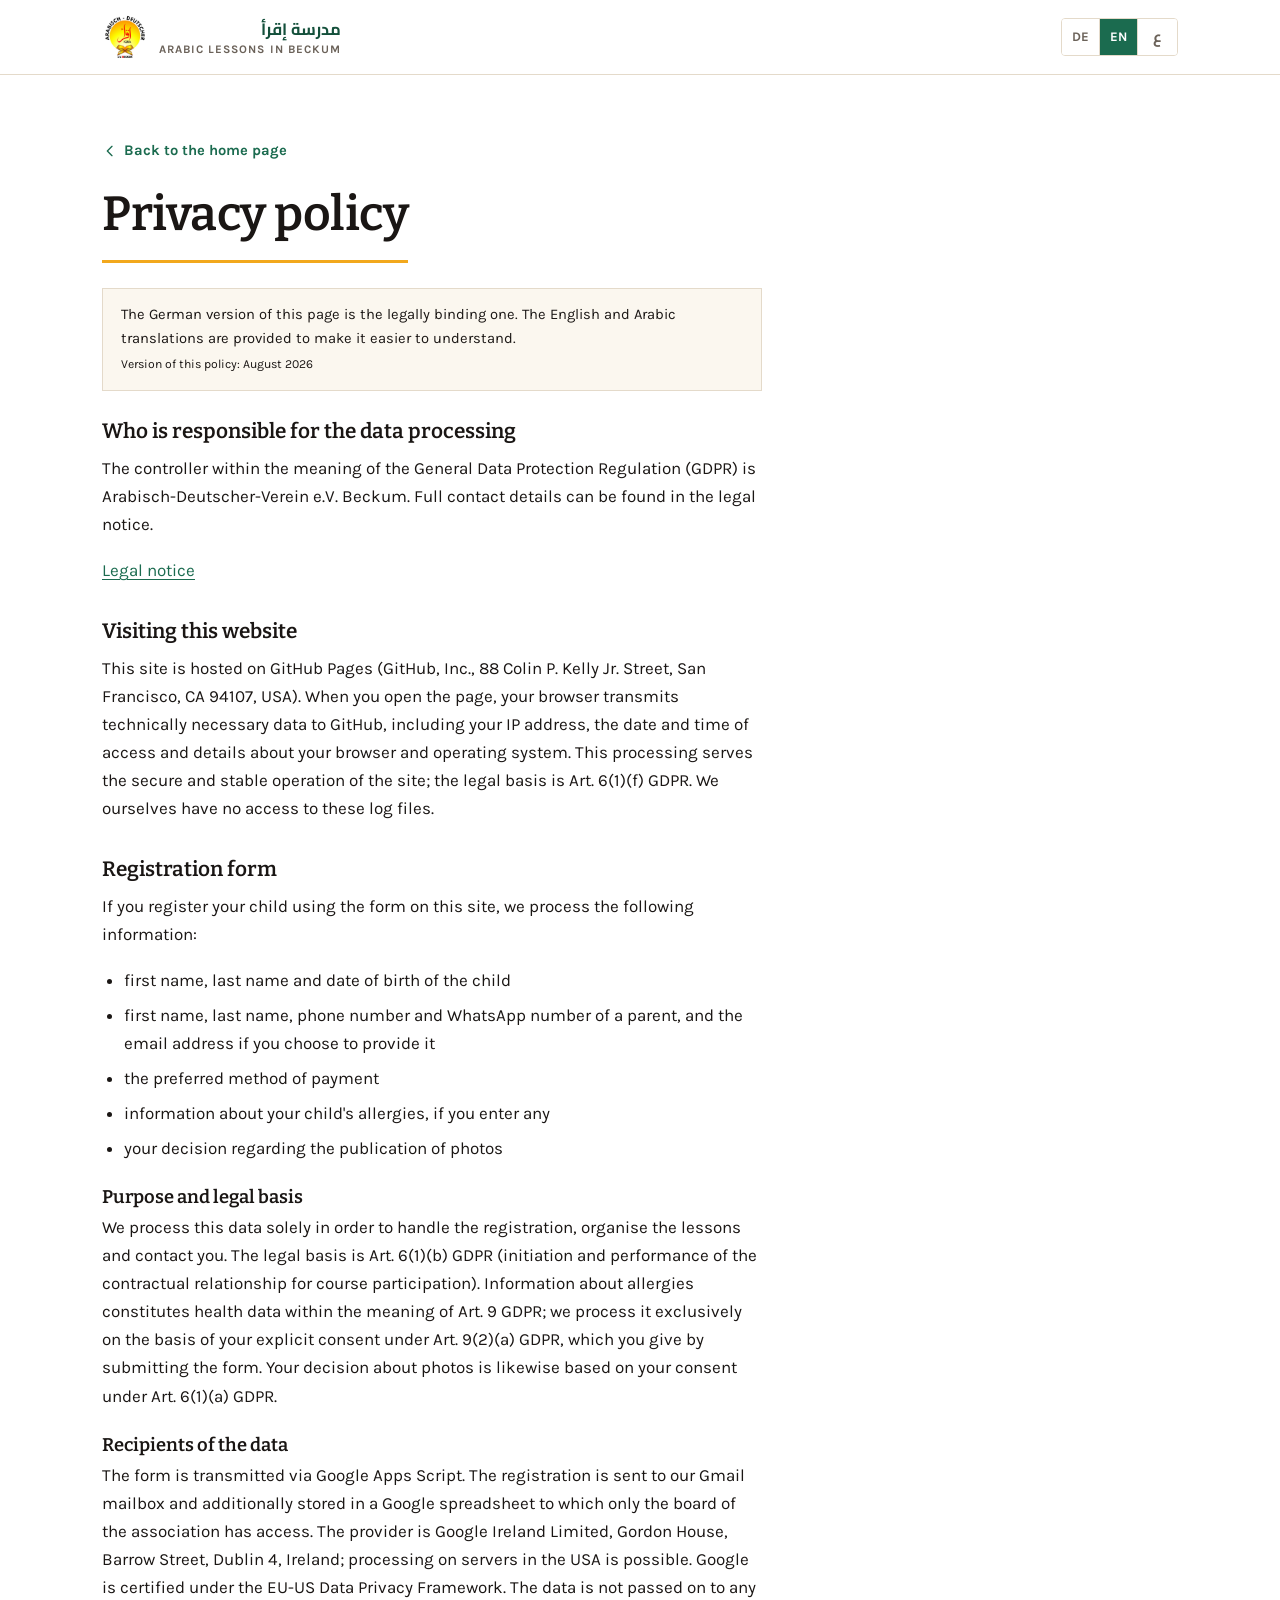
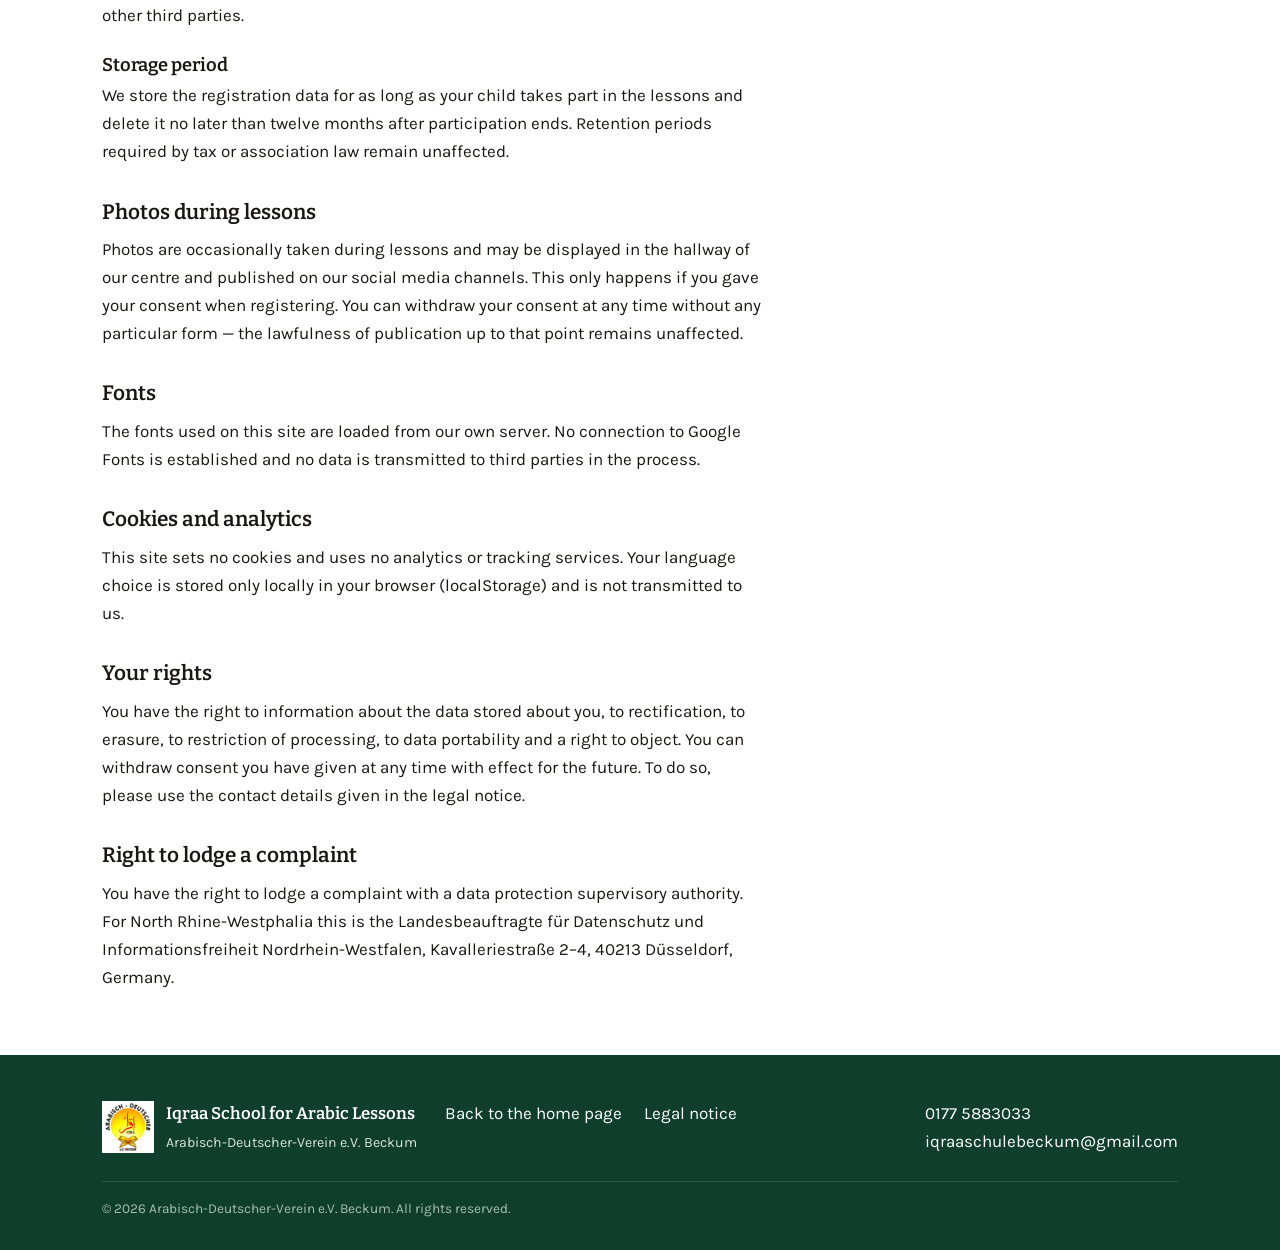
==== commit 3b1cf6ae: "Impressum vervollstaendigt, Vereinsname vereinheitlicht Impressum und Datenschutz enthalten jetzt al" ====
--- a/datenschutz.html
+++ b/datenschutz.html
@@ -55,11 +55,11 @@
         <span data-i18n="legal.massgeblich">Rechtlich maßgeblich ist die deutsche Fassung dieser Seite. Die englische und die arabische Übersetzung dienen dem besseren Verständnis.</span>
         <br>
         <small><span data-i18n="ds.stand">Stand dieser Erklärung: bei Veröffentlichung eintragen.</span>
-        <span data-cfg="standDatenschutz"><span class="platzhalter">BITTE ERGÄNZEN</span></span></small>
+        <span data-cfg="standDatenschutz">August 2026</span></small>
       </p>
 
       <h2 data-i18n="ds.1.title">Wer für die Datenverarbeitung verantwortlich ist</h2>
-      <p data-i18n="ds.1.text">Verantwortlich im Sinne der Datenschutz-Grundverordnung (DSGVO) ist der Arabisch-Deutsche IQRA e.V. Beckum. Die vollständigen Kontaktdaten finden Sie im Impressum.</p>
+      <p data-i18n="ds.1.text">Verantwortlich im Sinne der Datenschutz-Grundverordnung (DSGVO) ist der Arabisch-Deutsche-Verein e.V. Beckum. Die vollständigen Kontaktdaten finden Sie im Impressum.</p>
       <p><a href="impressum.html" data-keep-lang="impressum.html" data-i18n="footer.impressum">Impressum</a></p>
 
       <h2 data-i18n="ds.2.title">Aufruf dieser Webseite</h2>
@@ -112,7 +112,7 @@
         <img src="assets/logo.png" alt="" width="52" height="52">
         <span>
           <span class="footer-name" data-i18n="footer.name">Iqraa-Schule für Arabischunterricht</span><br>
-          <small data-i18n="footer.traeger">Arabisch-Deutscher IQRA e.V. Beckum</small>
+          <small data-i18n="footer.traeger">Arabisch-Deutscher-Verein e.V. Beckum</small>
         </span>
       </div>
       <ul class="footer-links">
@@ -125,7 +125,7 @@
       </div>
     </div>
     <p class="footer-note">
-      <span>&copy; <span data-jahr>2026</span> <span data-cfg="impressum.verein">Arabisch-Deutscher IQRA e.V. Beckum</span>. <span data-i18n="footer.rechte">Alle Rechte vorbehalten.</span></span>
+      <span>&copy; <span data-jahr>2026</span> <span data-cfg="impressum.verein">Arabisch-Deutscher-Verein e.V. Beckum</span>. <span data-i18n="footer.rechte">Alle Rechte vorbehalten.</span></span>
     </p>
   </div>
 </footer>
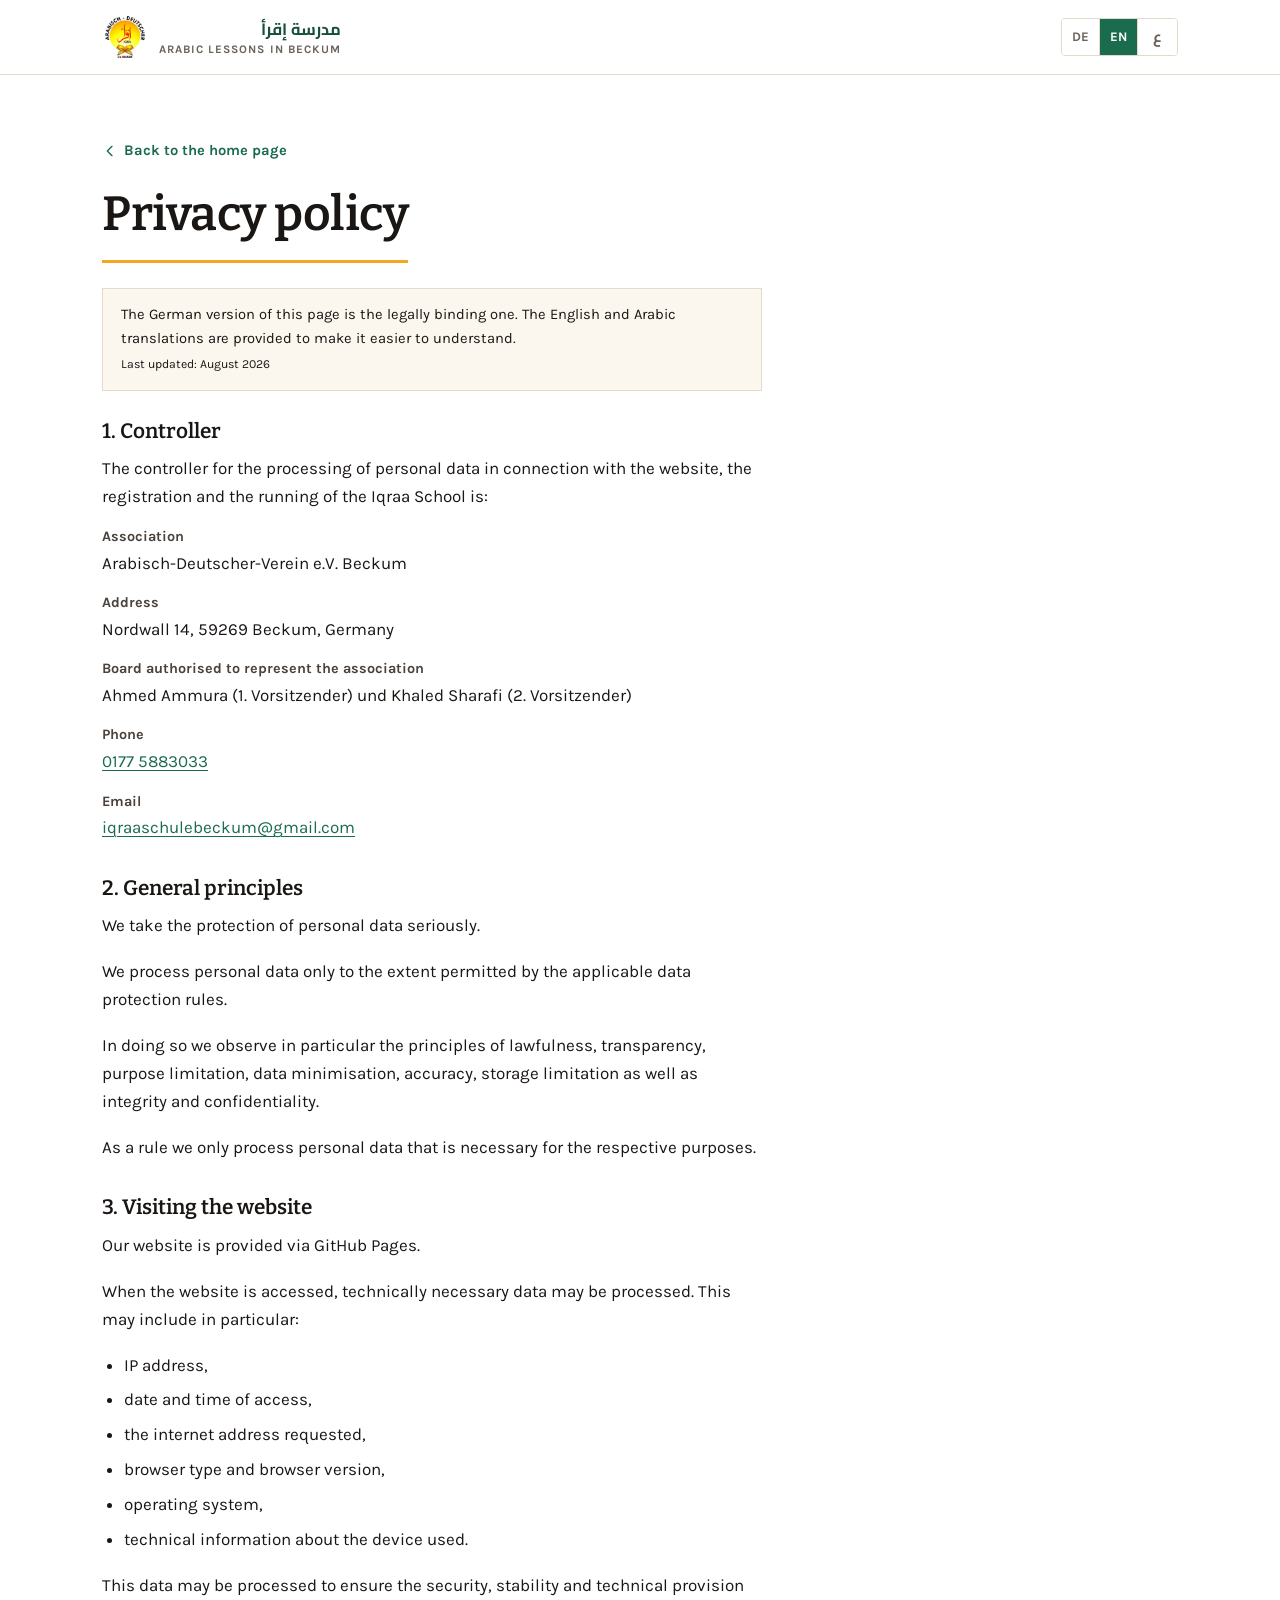
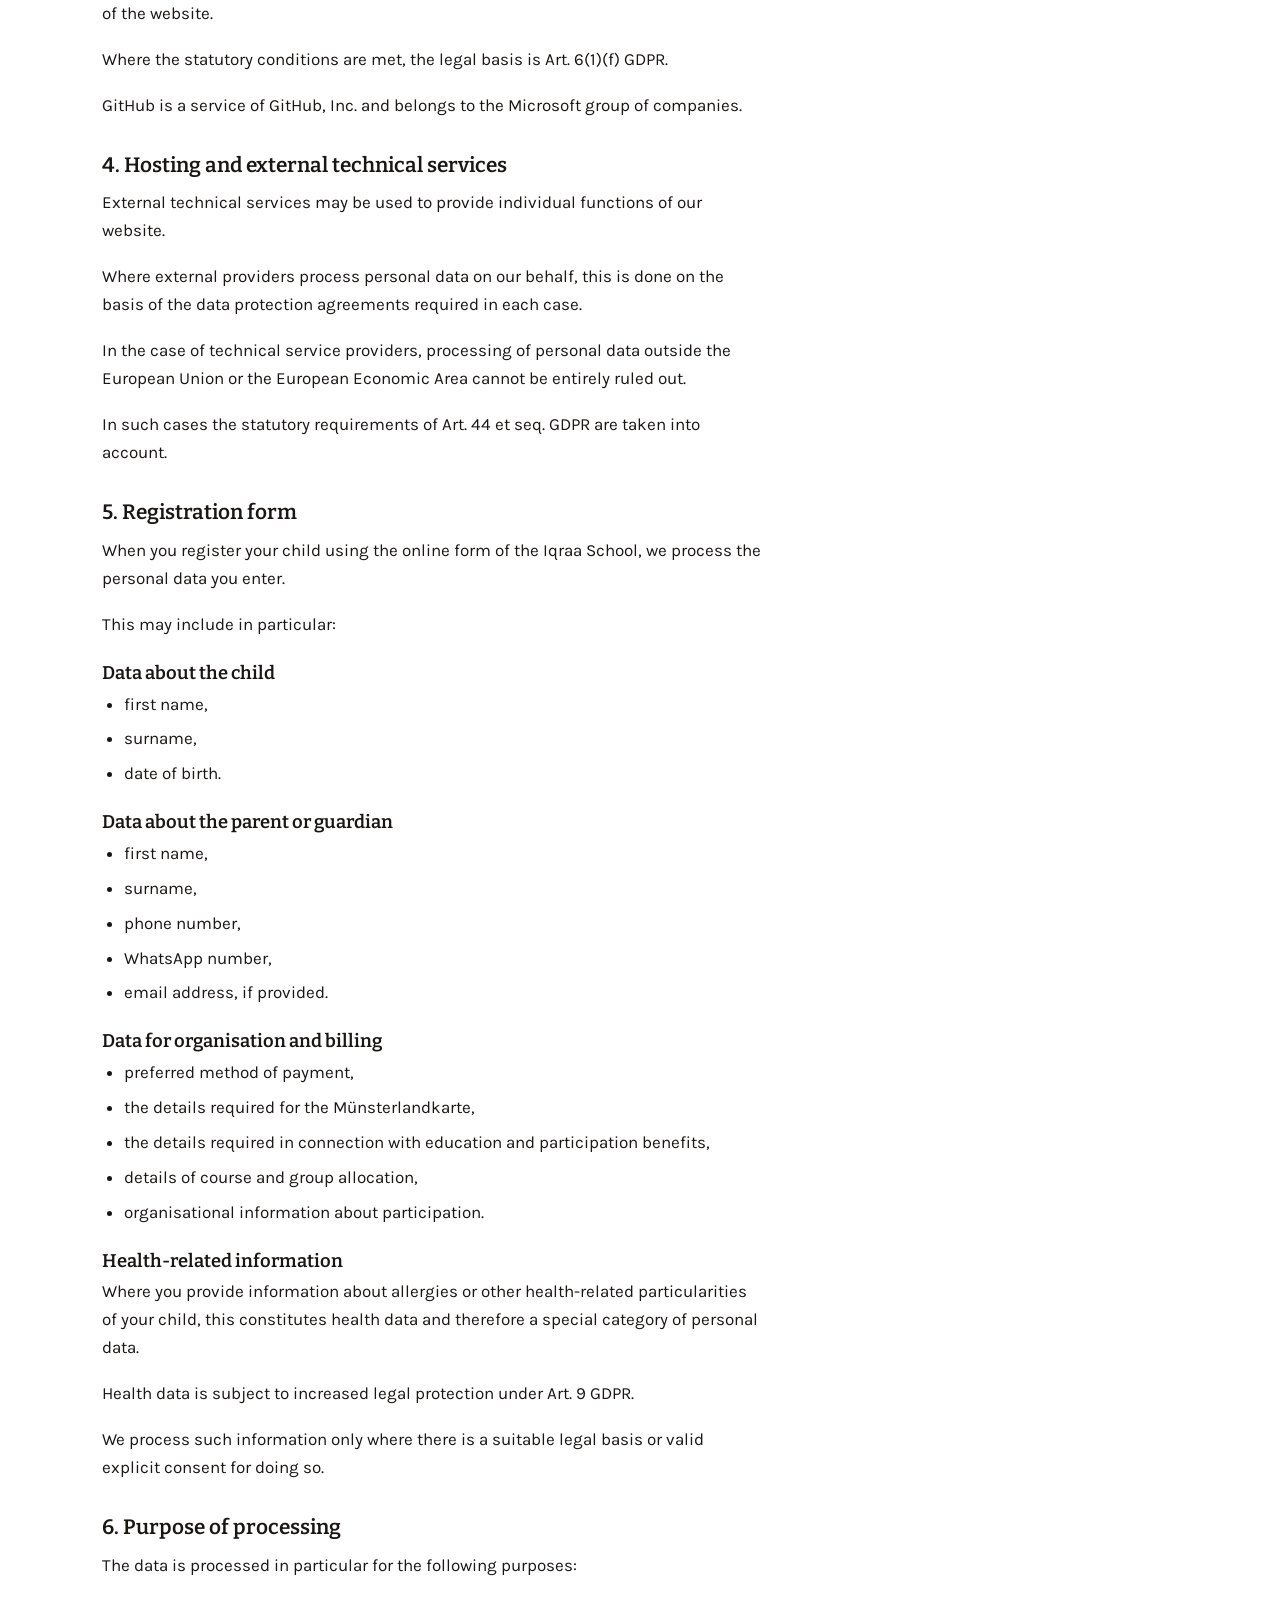
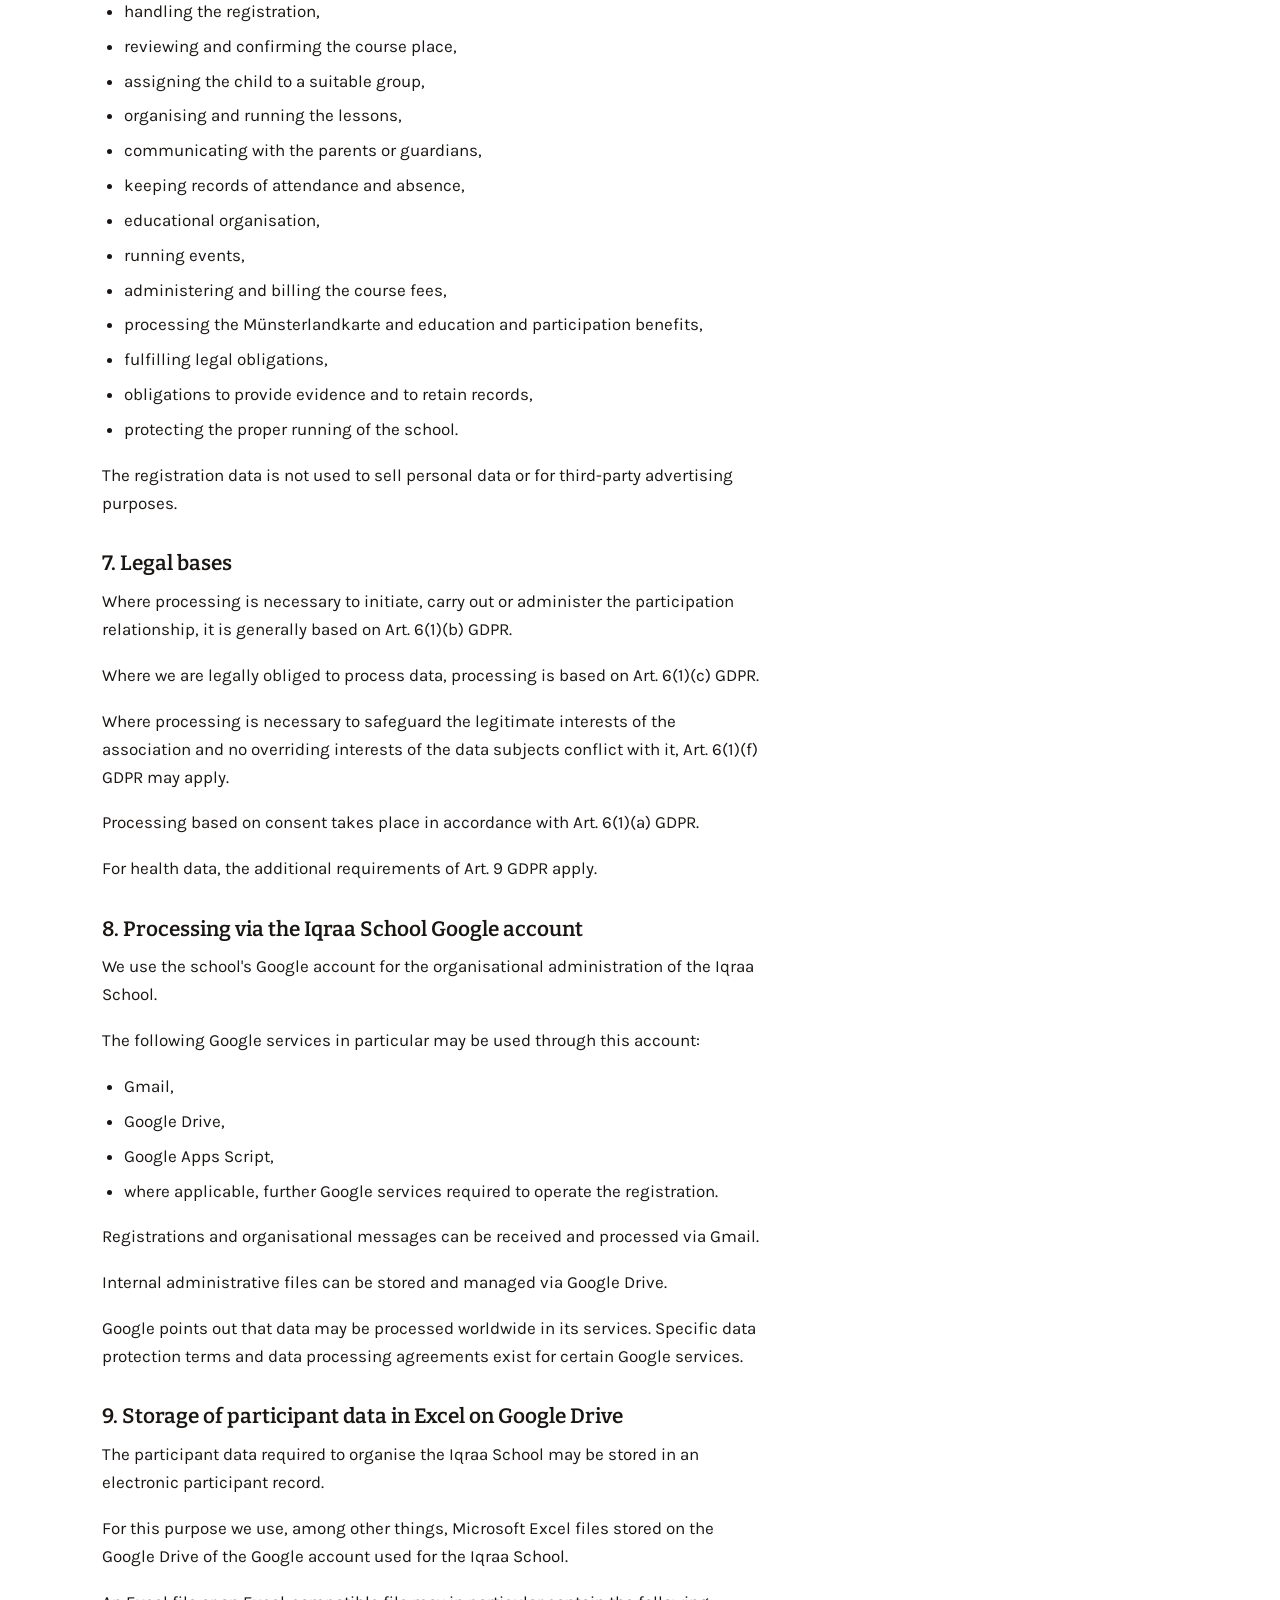
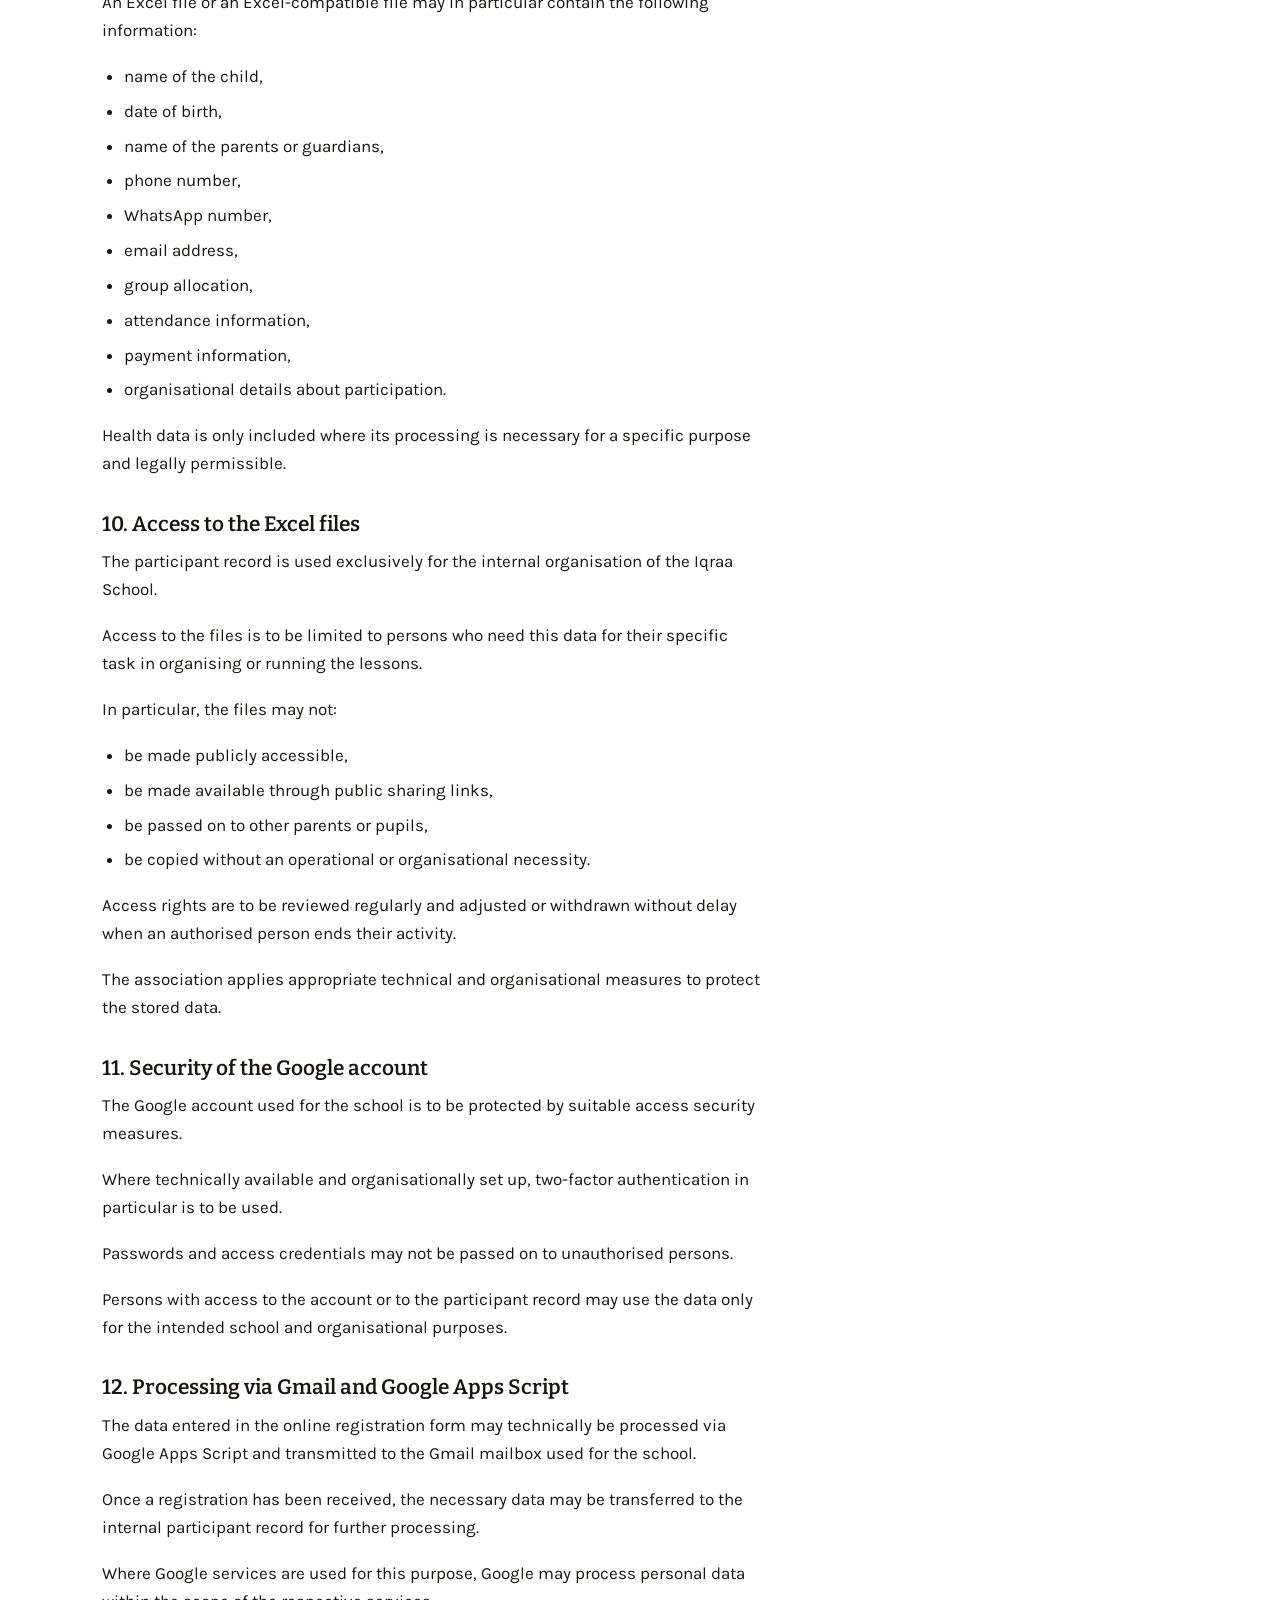
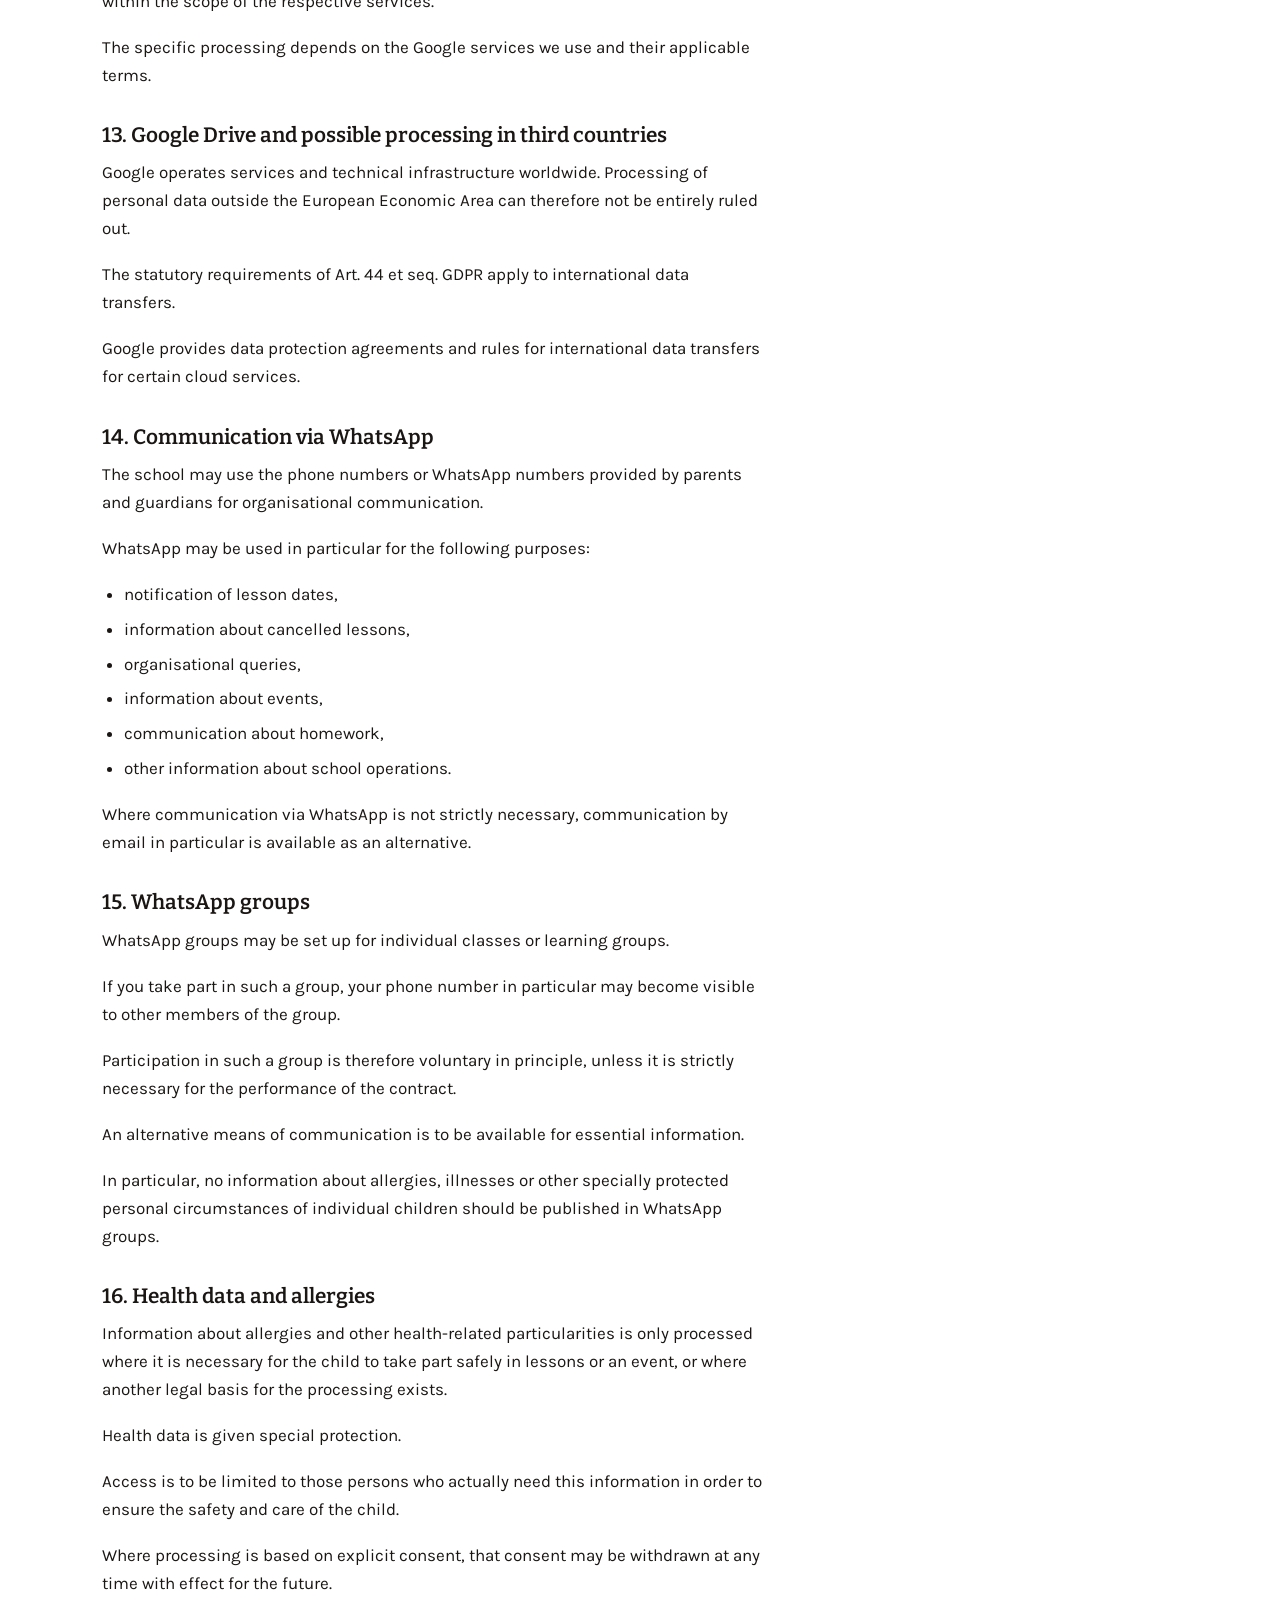
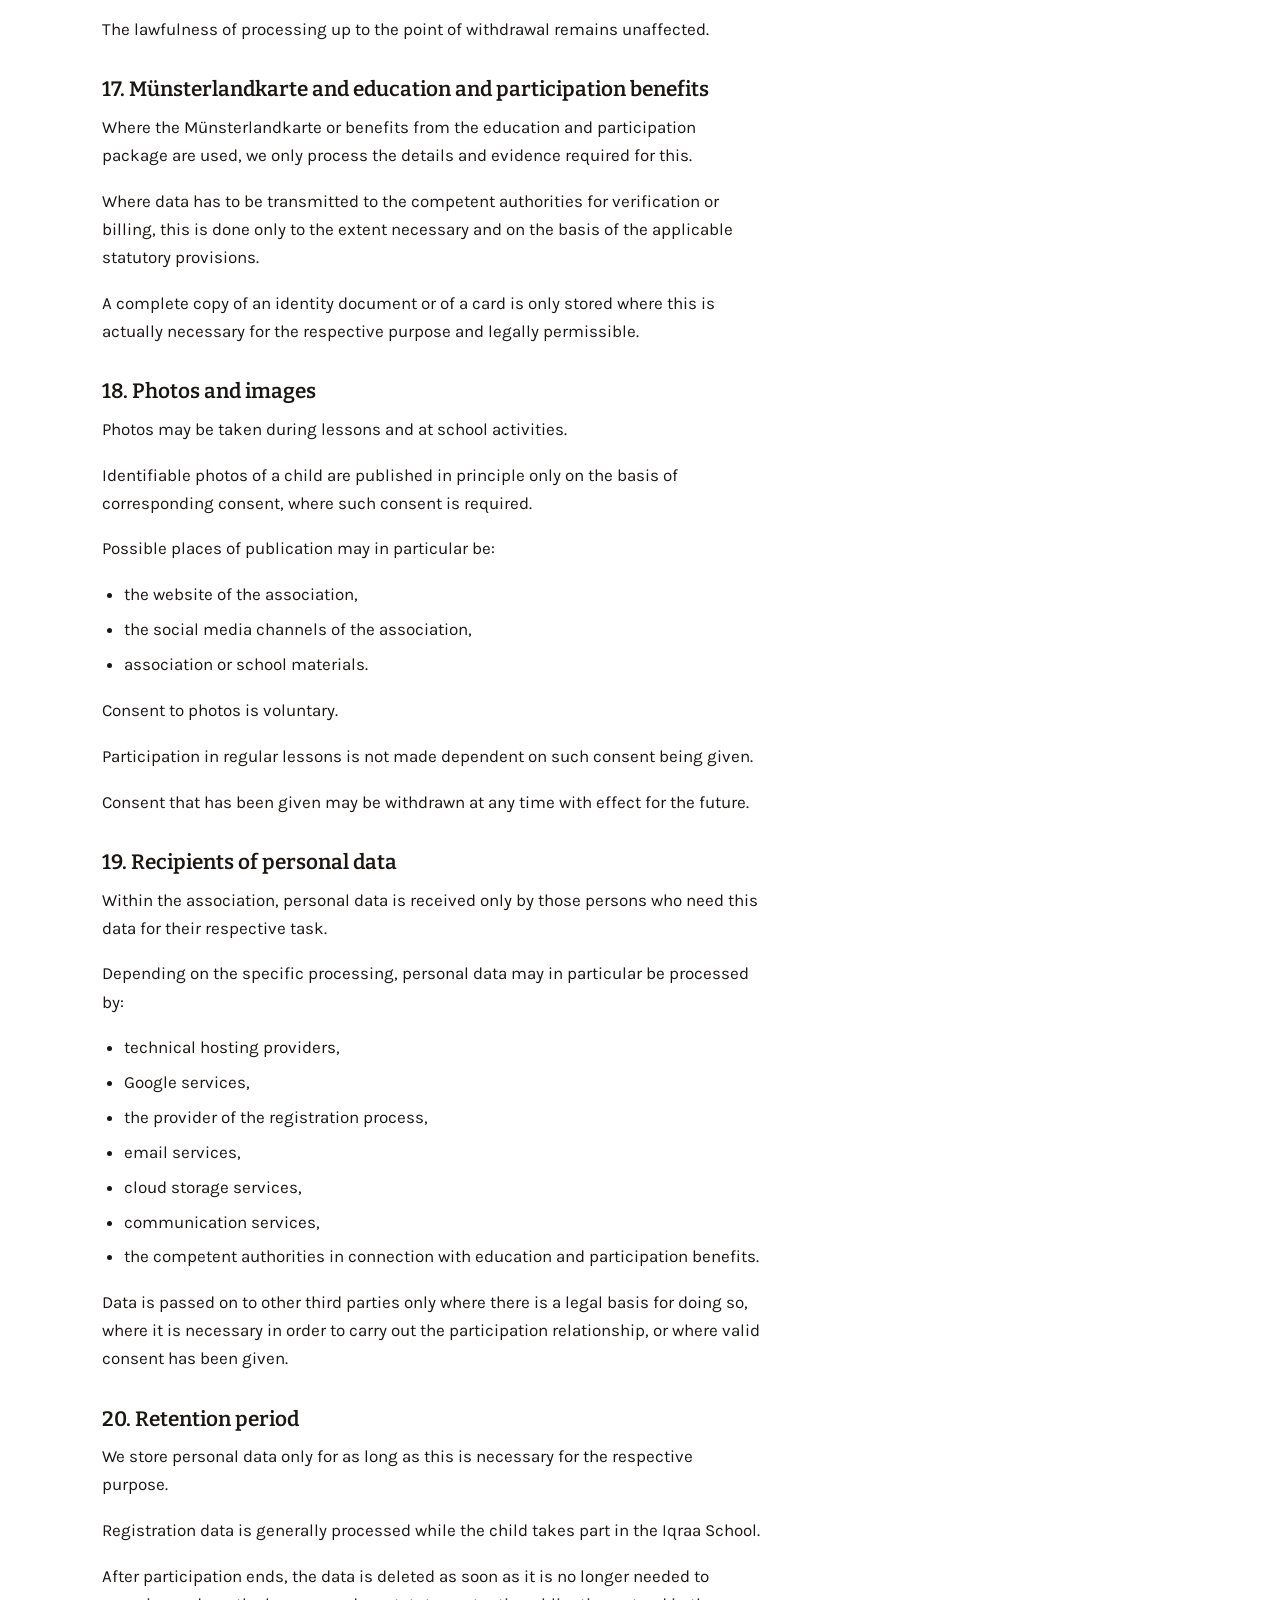
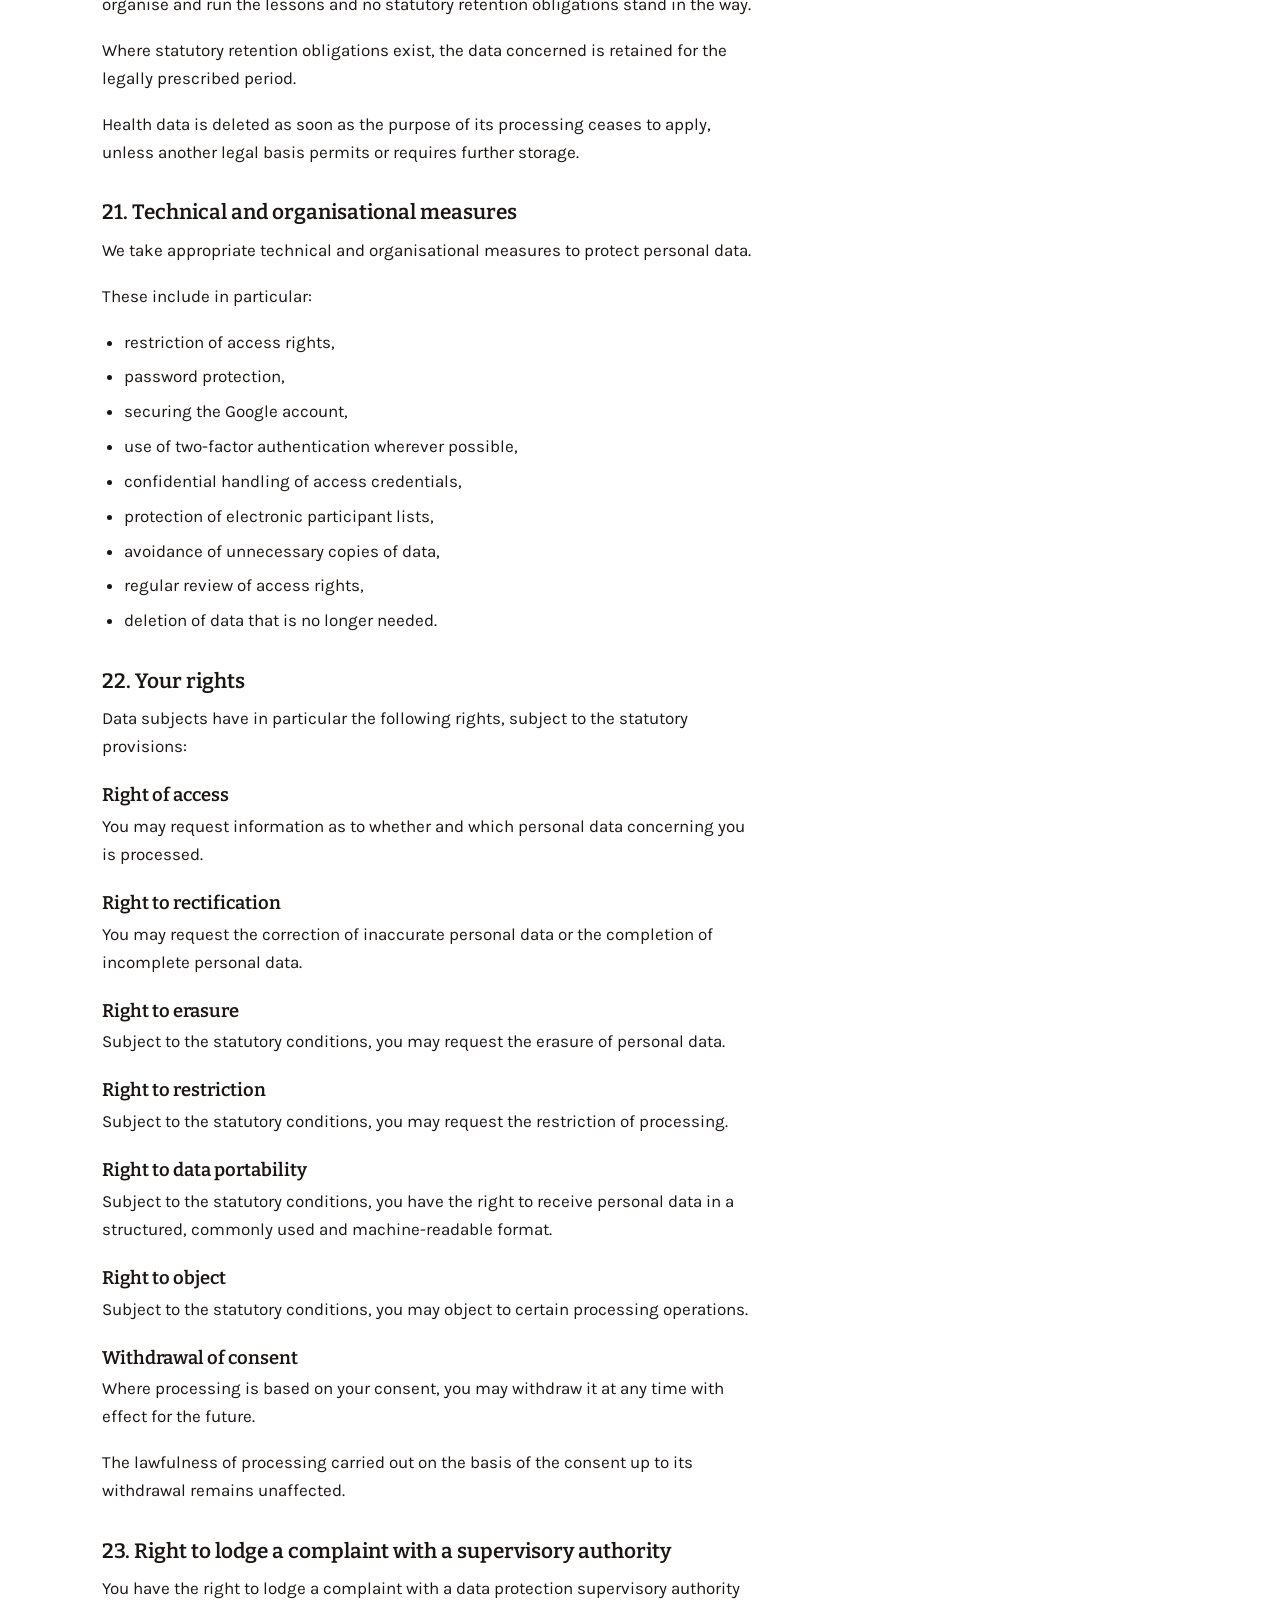
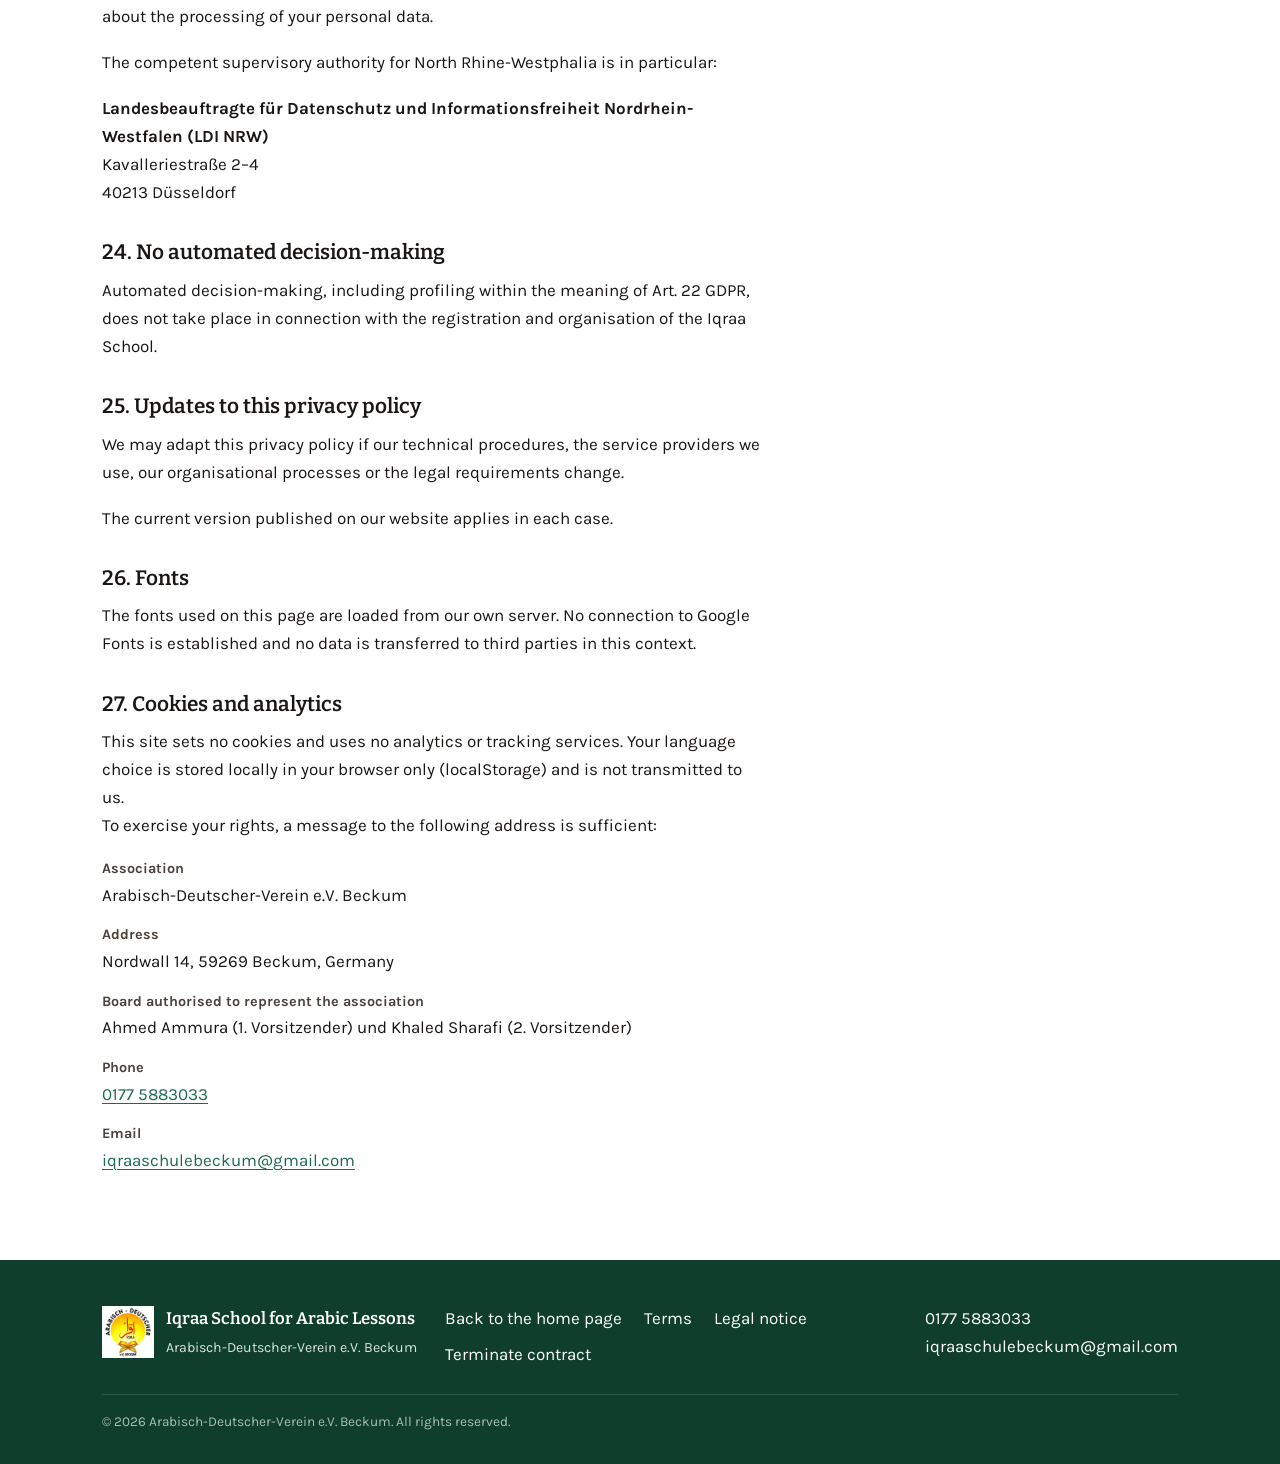
==== commit 4dd9c918: "Rechtstexte neu, Widerrufsrecht und Kuendigungsseite nach § 312k BGB Impressum, Datenschutzerklaerun" ====
--- a/datenschutz.html
+++ b/datenschutz.html
@@ -9,9 +9,22 @@
 <link rel="icon" href="assets/favicon.svg" type="image/svg+xml">
 <link rel="stylesheet" href="assets/fonts.css">
 <link rel="stylesheet" href="assets/site.css">
+
+<!-- Reihenfolge ist wichtig: erst Daten, dann Texte, dann die Rechtstexte,
+     zuletzt das Verhalten. i18n-legal.js haengt sich in window.I18N ein und
+     muss deshalb nach i18n.js und vor site.js stehen. -->
 <script src="assets/config.js" defer></script>
 <script src="assets/i18n.js" defer></script>
+<script src="assets/i18n-legal.js" defer></script>
 <script src="assets/site.js" defer></script>
+
+<!--
+  HINWEIS ZUM DEUTSCHEN TEXT IN DIESER DATEI
+  Der deutsche Text steht hier nur als Rueckfallebene - er sorgt dafuer,
+  dass die Seite auch ohne JavaScript lesbar bleibt. Sobald JavaScript
+  laeuft, kommen ALLE Texte aus assets/i18n-legal.js. Aenderungen also
+  immer dort vornehmen.
+-->
 </head>
 
 <body data-page="datenschutz">
@@ -23,15 +36,15 @@
     <a class="brand" href="index.html" data-keep-lang="index.html">
       <img class="brand-logo" src="assets/logo.png" alt="" width="46" height="46">
       <span class="brand-text">
-        <span class="brand-ar" lang="ar" dir="rtl">مدرسة إقرأ</span>
+        <span class="brand-ar" lang="ar" dir="rtl">&#1605;&#1583;&#1585;&#1587;&#1577; &#1573;&#1602;&#1585;&#1571;</span>
         <span class="brand-de" data-i18n="brand.sub">Arabischunterricht Beckum</span>
       </span>
     </a>
 
-    <div class="lang-switch" role="group" data-i18n-aria="lang.label" aria-label="Sprache wählen">
+    <div class="lang-switch" role="group" data-i18n-aria="lang.label" aria-label="Sprache w&auml;hlen">
       <button type="button" data-lang="de" aria-pressed="true"  data-i18n-title="lang.de" title="Auf Deutsch anzeigen">DE</button>
       <button type="button" data-lang="en" aria-pressed="false" data-i18n-title="lang.en" title="Show in English">EN</button>
-      <button type="button" data-lang="ar" aria-pressed="false" data-i18n-title="lang.ar" title="عرض بالعربية" lang="ar">ع</button>
+      <button type="button" data-lang="ar" aria-pressed="false" data-i18n-title="lang.ar" title="&#1593;&#1585;&#1590; &#1576;&#1575;&#1604;&#1593;&#1585;&#1576;&#1610;&#1577;" lang="ar">&#1593;</button>
     </div>
   </div>
 </header>
@@ -44,66 +57,129 @@
       <svg viewBox="0 0 24 24" width="16" height="16" fill="none" stroke="currentColor" stroke-width="2" stroke-linecap="round" stroke-linejoin="round" aria-hidden="true">
         <path d="M15 5l-7 7 7 7"/>
       </svg>
-      <span data-i18n="legal.zurueck">Zurück zur Startseite</span>
+      <span data-i18n="legal.zurueck">Zur&uuml;ck zur Startseite</span>
     </a>
 
     <h1 class="section-title"><span data-i18n="ds.title">Datenschutzerklärung</span></h1>
 
     <div class="prose">
-
       <p class="rechtshinweis">
         <span data-i18n="legal.massgeblich">Rechtlich maßgeblich ist die deutsche Fassung dieser Seite. Die englische und die arabische Übersetzung dienen dem besseren Verständnis.</span>
         <br>
-        <small><span data-i18n="ds.stand">Stand dieser Erklärung: bei Veröffentlichung eintragen.</span>
+        <small><span data-i18n="ds.stand">Stand:</span>
         <span data-cfg="standDatenschutz">August 2026</span></small>
       </p>
 
-      <h2 data-i18n="ds.1.title">Wer für die Datenverarbeitung verantwortlich ist</h2>
-      <p data-i18n="ds.1.text">Verantwortlich im Sinne der Datenschutz-Grundverordnung (DSGVO) ist der Arabisch-Deutsche-Verein e.V. Beckum. Die vollständigen Kontaktdaten finden Sie im Impressum.</p>
-      <p><a href="impressum.html" data-keep-lang="impressum.html" data-i18n="footer.impressum">Impressum</a></p>
-
-      <h2 data-i18n="ds.2.title">Aufruf dieser Webseite</h2>
-      <p data-i18n="ds.2.text">Diese Seite wird bei GitHub Pages gehostet (GitHub, Inc., 88 Colin P. Kelly Jr. Street, San Francisco, CA 94107, USA). Beim Aufruf der Seite überträgt Ihr Browser technisch notwendige Daten an GitHub, darunter Ihre IP-Adresse, Datum und Uhrzeit des Zugriffs sowie Angaben zu Browser und Betriebssystem. Diese Verarbeitung dient dem sicheren und stabilen Betrieb der Seite; Rechtsgrundlage ist Art. 6 Abs. 1 lit. f DSGVO. Wir selbst haben keinen Zugriff auf diese Protokolldaten.</p>
-
-      <!-- Auf diesen Abschnitt verweist das Häkchen im Anmeldeformular -->
-      <h2 id="anmeldung" data-i18n="ds.3.title">Anmeldeformular</h2>
-      <p data-i18n="ds.3.intro">Wenn Sie Ihr Kind über das Formular auf dieser Seite anmelden, verarbeiten wir die folgenden Angaben:</p>
-      <ul>
-        <li data-i18n="ds.3.liste1">Vorname, Nachname und Geburtsdatum des Kindes</li>
-        <li data-i18n="ds.3.liste2">Vorname, Nachname, Telefonnummer und WhatsApp-Nummer eines Elternteils, auf Wunsch zusätzlich die E-Mail-Adresse</li>
-        <li data-i18n="ds.3.liste3">die gewünschte Zahlungsweise</li>
-        <li data-i18n="ds.3.liste4">Angaben zu Allergien Ihres Kindes, sofern Sie welche eintragen</li>
-        <li data-i18n="ds.3.liste5">Ihre Entscheidung zur Veröffentlichung von Fotos</li>
-      </ul>
-
-      <h3 data-i18n="ds.3.zweck.title">Zweck und Rechtsgrundlage</h3>
-      <p data-i18n="ds.3.zweck.text">Wir verarbeiten diese Daten ausschließlich, um die Anmeldung zu bearbeiten, den Unterricht zu organisieren und mit Ihnen Kontakt aufzunehmen. Rechtsgrundlage ist Art. 6 Abs. 1 lit. b DSGVO (Anbahnung und Durchführung des Vertragsverhältnisses über die Kursteilnahme). Angaben zu Allergien sind Gesundheitsdaten im Sinne von Art. 9 DSGVO; wir verarbeiten sie ausschließlich auf Grundlage Ihrer ausdrücklichen Einwilligung nach Art. 9 Abs. 2 lit. a DSGVO, die Sie mit dem Absenden des Formulars erteilen. Ihre Entscheidung über Fotos beruht ebenfalls auf Ihrer Einwilligung nach Art. 6 Abs. 1 lit. a DSGVO.</p>
-
-      <h3 data-i18n="ds.3.empfaenger.title">Empfänger der Daten</h3>
-      <p data-i18n="ds.3.empfaenger.text">Die Übermittlung des Formulars erfolgt über Google Apps Script. Die Anmeldung wird an unser E-Mail-Postfach bei Gmail gesendet und zusätzlich in einer Google-Tabelle gespeichert, auf die nur der Vorstand des Vereins Zugriff hat. Anbieter ist Google Ireland Limited, Gordon House, Barrow Street, Dublin 4, Irland; eine Verarbeitung auf Servern in den USA ist dabei möglich. Google ist unter dem EU-US Data Privacy Framework zertifiziert. Eine Weitergabe an weitere Dritte findet nicht statt.</p>
-
-      <h3 data-i18n="ds.3.dauer.title">Speicherdauer</h3>
-      <p data-i18n="ds.3.dauer.text">Wir speichern die Anmeldedaten so lange, wie Ihr Kind am Unterricht teilnimmt, und löschen sie spätestens zwölf Monate nach Ende der Teilnahme. Steuerlich oder vereinsrechtlich erforderliche Aufbewahrungsfristen bleiben davon unberührt.</p>
-
-      <h2 data-i18n="ds.4.title">Fotos im Unterricht</h2>
-      <p data-i18n="ds.4.text">Während des Unterrichts werden gelegentlich Fotos gemacht, die im Hausflur unseres Zentrums und auf unseren Social-Media-Kanälen veröffentlicht werden können. Das geschieht ausschließlich, wenn Sie bei der Anmeldung zugestimmt haben. Sie können Ihre Einwilligung jederzeit formlos widerrufen — die Rechtmäßigkeit der bis dahin erfolgten Veröffentlichung bleibt davon unberührt.</p>
-
-      <h2 data-i18n="ds.5.title">Schriftarten</h2>
-      <p data-i18n="ds.5.text">Die auf dieser Seite verwendeten Schriften werden von unserem eigenen Server geladen. Es wird keine Verbindung zu Google Fonts aufgebaut, und es werden dabei keine Daten an Dritte übertragen.</p>
-
-      <h2 data-i18n="ds.6.title">Cookies und Reichweitenmessung</h2>
-      <p data-i18n="ds.6.text">Diese Seite setzt keine Cookies und verwendet keine Analyse- oder Trackingdienste. Ihre Sprachauswahl wird ausschließlich lokal in Ihrem Browser gespeichert (localStorage) und nicht an uns übertragen.</p>
-
-      <h2 data-i18n="ds.7.title">Ihre Rechte</h2>
-      <p data-i18n="ds.7.text">Sie haben das Recht auf Auskunft über die zu Ihrer Person gespeicherten Daten, auf Berichtigung, auf Löschung, auf Einschränkung der Verarbeitung, auf Datenübertragbarkeit sowie ein Widerspruchsrecht. Erteilte Einwilligungen können Sie jederzeit mit Wirkung für die Zukunft widerrufen. Wenden Sie sich dafür an die im Impressum genannten Kontaktdaten.</p>
-
-      <h2 data-i18n="ds.8.title">Beschwerderecht</h2>
-      <p data-i18n="ds.8.text">Sie haben das Recht, sich bei einer Datenschutz-Aufsichtsbehörde zu beschweren. Für Nordrhein-Westfalen ist das die Landesbeauftragte für Datenschutz und Informationsfreiheit Nordrhein-Westfalen, Kavalleriestraße 2–4, 40213 Düsseldorf.</p>
-
+      <h2 data-i18n="ds.1.title">1. Verantwortlicher</h2>
+      <div data-i18n-html="ds.1.body"><p>Verantwortlicher für die Verarbeitung personenbezogener Daten im Zusammenhang mit der Website, der Anmeldung und der Durchführung der Iqraa-Schule ist:</p></div>
+      <dl>
+        <dt data-i18n="imp.verein">Verein</dt>
+        <dd><span data-cfg="impressum.verein">Arabisch-Deutscher-Verein e.V. Beckum</span></dd>
+        <dt data-i18n="imp.anschrift">Anschrift</dt>
+        <dd><span data-cfg="impressum.anschrift">Nordwall 14, 59269 Beckum</span>, <span data-i18n="imp.land">Deutschland</span></dd>
+        <dt data-i18n="imp.vertreten">Vertretungsberechtigter Vorstand</dt>
+        <dd><span data-cfg="impressum.vertreten">Ahmed Ammura (1. Vorsitzender) und Khaled Sharafi (2. Vorsitzender)</span></dd>
+        <dt data-i18n="imp.telefon">Telefon</dt>
+        <dd><a data-cfg-href="tel" href="#" class="ltr" data-cfg="telefon">0177 5883033</a></dd>
+        <dt data-i18n="imp.email">E-Mail</dt>
+        <dd><a data-cfg-href="mail" href="#" class="ltr" data-cfg="email">iqraaschulebeckum@gmail.com</a></dd>
+      </dl>
+
+      <h2 data-i18n="ds.2.title">2. Allgemeine Grundsätze</h2>
+      <div data-i18n-html="ds.2.body"><p>Wir nehmen den Schutz personenbezogener Daten ernst.</p><p>Wir verarbeiten personenbezogene Daten nur, soweit dies nach den geltenden datenschutzrechtlichen Vorschriften zulässig ist.</p><p>Dabei beachten wir insbesondere die Grundsätze der Rechtmäßigkeit, Transparenz, Zweckbindung, Datenminimierung, Richtigkeit, Speicherbegrenzung sowie Integrität und Vertraulichkeit.</p><p>Wir verarbeiten grundsätzlich nur solche personenbezogenen Daten, die für die jeweiligen Zwecke erforderlich sind.</p></div>
+
+      <h2 data-i18n="ds.3.title">3. Besuch der Website</h2>
+      <div data-i18n-html="ds.3.body"><p>Unsere Website wird über GitHub Pages bereitgestellt.</p><p>Beim Aufruf der Website können technisch erforderliche Daten verarbeitet werden. Hierzu können insbesondere gehören:</p><ul><li>IP-Adresse,</li><li>Datum und Uhrzeit des Zugriffs,</li><li>angeforderte Internetadresse,</li><li>Browsertyp und Browserversion,</li><li>Betriebssystem,</li><li>technische Informationen über das verwendete Endgerät.</li></ul><p>Diese Daten können zur Gewährleistung der Sicherheit, Stabilität und technischen Bereitstellung der Website verarbeitet werden.</p><p>Die Rechtsgrundlage ist, soweit die gesetzlichen Voraussetzungen vorliegen, Art. 6 Abs. 1 lit. f DSGVO.</p><p>GitHub ist ein Dienst der GitHub, Inc. und gehört zur Microsoft-Unternehmensgruppe.</p></div>
+
+      <h2 data-i18n="ds.4.title">4. Hosting und externe technische Dienste</h2>
+      <div data-i18n-html="ds.4.body"><p>Für die Bereitstellung einzelner Funktionen unserer Website können externe technische Dienste eingesetzt werden.</p><p>Soweit externe Anbieter personenbezogene Daten in unserem Auftrag verarbeiten, erfolgt dies auf Grundlage der jeweils erforderlichen datenschutzrechtlichen Vereinbarungen.</p><p>Bei technischen Dienstleistern kann eine Verarbeitung personenbezogener Daten außerhalb der Europäischen Union bzw. des Europäischen Wirtschaftsraums nicht vollständig ausgeschlossen werden.</p><p>In solchen Fällen werden die gesetzlichen Anforderungen der Art. 44 ff. DSGVO berücksichtigt.</p></div>
+
+      <h2 id="anmeldung" data-i18n="ds.5.title">5. Anmeldeformular</h2>
+      <div data-i18n-html="ds.5.body"><p>Wenn Sie Ihr Kind über das Online-Formular der Iqraa-Schule anmelden, verarbeiten wir die von Ihnen eingegebenen personenbezogenen Daten.</p><p>Hierzu können insbesondere gehören:</p><h3>Daten des Kindes</h3><ul><li>Vorname,</li><li>Nachname,</li><li>Geburtsdatum.</li></ul><h3>Daten des Erziehungsberechtigten</h3><ul><li>Vorname,</li><li>Nachname,</li><li>Telefonnummer,</li><li>WhatsApp-Nummer,</li><li>E-Mail-Adresse, sofern angegeben.</li></ul><h3>Daten zur Organisation und Abrechnung</h3><ul><li>gewünschte Zahlungsart,</li><li>erforderliche Angaben zur Münsterlandkarte,</li><li>erforderliche Angaben im Zusammenhang mit Bildungs- und Teilhabeleistungen,</li><li>Angaben zur Kurs- und Gruppenzuordnung,</li><li>organisatorische Informationen zur Teilnahme.</li></ul><h3>Gesundheitsbezogene Angaben</h3><p>Soweit Sie Angaben zu Allergien oder anderen gesundheitlichen Besonderheiten Ihres Kindes machen, handelt es sich um Gesundheitsdaten und damit um eine besondere Kategorie personenbezogener Daten.</p><p>Gesundheitsdaten unterliegen einem erhöhten gesetzlichen Schutz nach Art. 9 DSGVO.</p><p>Wir verarbeiten solche Angaben nur, soweit eine hierfür geeignete gesetzliche Grundlage oder eine wirksame ausdrückliche Einwilligung besteht.</p></div>
+
+      <h2 data-i18n="ds.6.title">6. Zweck der Verarbeitung</h2>
+      <div data-i18n-html="ds.6.body"><p>Die Daten werden insbesondere zu folgenden Zwecken verarbeitet:</p><ul><li>Bearbeitung der Anmeldung,</li><li>Prüfung und Bestätigung des Kursplatzes,</li><li>Einteilung des Kindes in eine geeignete Gruppe,</li><li>Organisation und Durchführung des Unterrichts,</li><li>Kommunikation mit den Erziehungsberechtigten,</li><li>Verwaltung von Anwesenheiten und Fehlzeiten,</li><li>pädagogische Organisation,</li><li>Durchführung von Veranstaltungen,</li><li>Verwaltung und Abrechnung der Kursgebühren,</li><li>Bearbeitung von Münsterlandkarte und Bildungs- und Teilhabeleistungen,</li><li>Erfüllung gesetzlicher Pflichten,</li><li>Nachweis- und Aufbewahrungspflichten,</li><li>Schutz des ordnungsgemäßen Schulbetriebs.</li></ul><p>Eine Verwendung der Anmeldedaten zum Verkauf personenbezogener Daten oder zu fremden Werbezwecken erfolgt nicht.</p></div>
+
+      <h2 data-i18n="ds.7.title">7. Rechtsgrundlagen</h2>
+      <div data-i18n-html="ds.7.body"><p>Soweit die Verarbeitung für die Anbahnung, Durchführung oder Verwaltung des Teilnahmeverhältnisses erforderlich ist, erfolgt sie grundsätzlich auf Grundlage von Art. 6 Abs. 1 lit. b DSGVO.</p><p>Soweit wir gesetzlich zur Verarbeitung verpflichtet sind, erfolgt die Verarbeitung auf Grundlage von Art. 6 Abs. 1 lit. c DSGVO.</p><p>Soweit die Verarbeitung zur Wahrung berechtigter Interessen des Vereins erforderlich ist und keine überwiegenden Interessen der betroffenen Personen entgegenstehen, kann Art. 6 Abs. 1 lit. f DSGVO Anwendung finden.</p><p>Verarbeitungen auf Grundlage einer Einwilligung erfolgen nach Art. 6 Abs. 1 lit. a DSGVO.</p><p>Für Gesundheitsdaten gelten zusätzlich die besonderen Voraussetzungen des Art. 9 DSGVO.</p></div>
+
+      <h2 data-i18n="ds.8.title">8. Verarbeitung über das Google-Konto der Iqraa-Schule</h2>
+      <div data-i18n-html="ds.8.body"><p>Für die organisatorische Verwaltung der Iqraa-Schule verwenden wir das Google-Konto der Schule.</p><p>Über dieses Konto können insbesondere folgende Google-Dienste genutzt werden:</p><ul><li>Gmail,</li><li>Google Drive,</li><li>Google Apps Script,</li><li>gegebenenfalls weitere für den Betrieb der Anmeldung erforderliche Google-Dienste.</li></ul><p>Über Gmail können Anmeldungen und organisatorische Nachrichten empfangen und bearbeitet werden.</p><p>Über Google Drive können interne Verwaltungsdateien gespeichert und verwaltet werden.</p><p>Google weist darauf hin, dass Daten bei seinen Diensten weltweit verarbeitet werden können. Für bestimmte Google-Dienste bestehen besondere Datenschutzbedingungen und Datenverarbeitungsvereinbarungen.</p></div>
+
+      <h2 data-i18n="ds.9.title">9. Speicherung der Teilnehmerdaten in Excel auf Google Drive</h2>
+      <div data-i18n-html="ds.9.body"><p>Die für die Organisation der Iqraa-Schule erforderlichen Teilnehmerdaten können in einer elektronischen Teilnehmerverwaltung gespeichert werden.</p><p>Hierfür verwenden wir unter anderem Microsoft-Excel-Dateien, die auf Google Drive des für die Iqraa-Schule verwendeten Google-Kontos gespeichert werden.</p><p>Dabei kann insbesondere eine Excel-Datei bzw. eine Excel-kompatible Datei folgende Informationen enthalten:</p><ul><li>Name des Kindes,</li><li>Geburtsdatum,</li><li>Name der Erziehungsberechtigten,</li><li>Telefonnummer,</li><li>WhatsApp-Nummer,</li><li>E-Mail-Adresse,</li><li>Gruppenzuordnung,</li><li>Anwesenheitsinformationen,</li><li>Zahlungsinformationen,</li><li>organisatorische Angaben zur Teilnahme.</li></ul><p>Gesundheitsdaten werden nur aufgenommen, soweit ihre Verarbeitung für einen konkreten Zweck erforderlich und rechtlich zulässig ist.</p></div>
+
+      <h2 data-i18n="ds.10.title">10. Zugriff auf die Excel-Dateien</h2>
+      <div data-i18n-html="ds.10.body"><p>Die Teilnehmerverwaltung wird ausschließlich für die interne Organisation der Iqraa-Schule verwendet.</p><p>Der Zugriff auf die Dateien ist auf Personen zu beschränken, die diese Daten aufgrund ihrer konkreten Aufgabe für die Organisation oder Durchführung des Unterrichts benötigen.</p><p>Die Dateien dürfen insbesondere:</p><ul><li>nicht öffentlich zugänglich gemacht werden,</li><li>nicht über öffentliche Freigabelinks bereitgestellt werden,</li><li>nicht an andere Eltern oder Schüler weitergegeben werden,</li><li>nicht ohne dienstliche bzw. organisatorische Notwendigkeit kopiert werden.</li></ul><p>Zugriffsberechtigungen sollen regelmäßig überprüft und bei Beendigung der Tätigkeit einer zugriffsberechtigten Person unverzüglich angepasst oder entzogen werden.</p><p>Der Verein setzt angemessene technische und organisatorische Maßnahmen zum Schutz der gespeicherten Daten ein.</p></div>
+
+      <h2 data-i18n="ds.11.title">11. Sicherheit des Google-Kontos</h2>
+      <div data-i18n-html="ds.11.body"><p>Das für die Schule verwendete Google-Konto ist durch geeignete Zugangssicherheitsmaßnahmen zu schützen.</p><p>Soweit technisch verfügbar und organisatorisch eingerichtet, soll insbesondere eine Zwei-Faktor-Authentifizierung verwendet werden.</p><p>Passwörter und Zugangsdaten dürfen nicht an unbefugte Personen weitergegeben werden.</p><p>Personen, die Zugriff auf das Konto oder die Teilnehmerverwaltung haben, dürfen die Daten nur für die vorgesehenen schulischen und organisatorischen Zwecke verwenden.</p></div>
+
+      <h2 data-i18n="ds.12.title">12. Verarbeitung über Gmail und Google Apps Script</h2>
+      <div data-i18n-html="ds.12.body"><p>Die über das Online-Anmeldeformular eingegebenen Daten können technisch über Google Apps Script verarbeitet und an das für die Schule verwendete Gmail-Postfach übermittelt werden.</p><p>Nach Eingang der Anmeldung können die erforderlichen Daten zur weiteren Bearbeitung in die interne Teilnehmerverwaltung übernommen werden.</p><p>Soweit hierfür Google-Dienste eingesetzt werden, kann Google personenbezogene Daten im Rahmen der jeweiligen Dienste verarbeiten.</p><p>Die konkrete Verarbeitung richtet sich nach den von uns eingesetzten Google-Diensten und deren jeweils geltenden Bedingungen.</p></div>
+
+      <h2 data-i18n="ds.13.title">13. Google Drive und mögliche Drittlandverarbeitung</h2>
+      <div data-i18n-html="ds.13.body"><p>Google betreibt Dienste und technische Infrastruktur weltweit. Eine Verarbeitung personenbezogener Daten außerhalb des Europäischen Wirtschaftsraums kann daher nicht vollständig ausgeschlossen werden.</p><p>Für internationale Datenübermittlungen gelten die gesetzlichen Anforderungen der Art. 44 ff. DSGVO.</p><p>Google stellt für bestimmte Cloud-Dienste Datenschutzvereinbarungen und Regelungen für internationale Datenübermittlungen bereit.</p></div>
+
+      <h2 data-i18n="ds.14.title">14. Kommunikation über WhatsApp</h2>
+      <div data-i18n-html="ds.14.body"><p>Die Schule kann die von den Erziehungsberechtigten angegebenen Telefonnummern bzw. WhatsApp-Nummern zur organisatorischen Kommunikation verwenden.</p><p>WhatsApp kann insbesondere für folgende Zwecke eingesetzt werden:</p><ul><li>Mitteilung von Unterrichtsterminen,</li><li>Informationen zu Unterrichtsausfällen,</li><li>organisatorische Rückfragen,</li><li>Informationen zu Veranstaltungen,</li><li>Kommunikation über Hausaufgaben,</li><li>sonstige Informationen zum Schulbetrieb.</li></ul><p>Soweit eine Kommunikation über WhatsApp nicht zwingend erforderlich ist, kann alternativ insbesondere per E-Mail kommuniziert werden.</p></div>
+
+      <h2 data-i18n="ds.15.title">15. WhatsApp-Gruppen</h2>
+      <div data-i18n-html="ds.15.body"><p>Für einzelne Klassen oder Lerngruppen können WhatsApp-Gruppen eingerichtet werden.</p><p>Bei einer Teilnahme an einer solchen Gruppe kann insbesondere die Telefonnummer eines Teilnehmers für andere Mitglieder der Gruppe sichtbar werden.</p><p>Die Teilnahme an einer solchen Gruppe erfolgt deshalb grundsätzlich freiwillig, soweit sie nicht zwingend für die Durchführung des Vertrags erforderlich ist.</p><p>Für wesentliche Informationen soll eine alternative Kommunikationsmöglichkeit zur Verfügung stehen.</p><p>In WhatsApp-Gruppen sollen insbesondere keine Informationen über Allergien, Krankheiten oder sonstige besonders geschützte persönliche Umstände einzelner Kinder veröffentlicht werden.</p></div>
+
+      <h2 data-i18n="ds.16.title">16. Gesundheitsdaten und Allergien</h2>
+      <div data-i18n-html="ds.16.body"><p>Angaben zu Allergien und sonstigen gesundheitlichen Besonderheiten werden nur verarbeitet, wenn sie für die sichere Teilnahme des Kindes am Unterricht oder an einer Veranstaltung erforderlich sind oder eine andere rechtliche Grundlage für die Verarbeitung besteht.</p><p>Gesundheitsdaten werden besonders geschützt.</p><p>Der Zugriff soll auf diejenigen Personen beschränkt werden, die diese Informationen tatsächlich benötigen, um die Sicherheit und Betreuung des Kindes zu gewährleisten.</p><p>Soweit die Verarbeitung auf einer ausdrücklichen Einwilligung beruht, kann diese jederzeit mit Wirkung für die Zukunft widerrufen werden.</p><p>Die Rechtmäßigkeit der Verarbeitung bis zum Zeitpunkt des Widerrufs bleibt unberührt.</p></div>
+
+      <h2 data-i18n="ds.17.title">17. Münsterlandkarte und Bildungs- und Teilhabeleistungen</h2>
+      <div data-i18n-html="ds.17.body"><p>Soweit die Münsterlandkarte oder Leistungen des Bildungs- und Teilhabepakets genutzt werden, verarbeiten wir nur die hierfür erforderlichen Angaben und Nachweise.</p><p>Soweit Daten zur Prüfung oder Abrechnung an zuständige Stellen übermittelt werden müssen, erfolgt dies nur im erforderlichen Umfang und auf Grundlage der jeweils einschlägigen gesetzlichen Vorschriften.</p><p>Eine vollständige Kopie eines Ausweisdokuments oder einer Karte wird nur gespeichert, wenn dies für den jeweiligen Zweck tatsächlich erforderlich und rechtlich zulässig ist.</p></div>
+
+      <h2 data-i18n="ds.18.title">18. Fotos und Bildaufnahmen</h2>
+      <div data-i18n-html="ds.18.body"><p>Während des Unterrichts und bei schulischen Aktivitäten können Fotos aufgenommen werden.</p><p>Eine Veröffentlichung identifizierbarer Fotos eines Kindes erfolgt grundsätzlich nur auf Grundlage einer entsprechenden Einwilligung, soweit eine solche erforderlich ist.</p><p>Mögliche Veröffentlichungsorte können insbesondere sein:</p><ul><li>Website des Vereins,</li><li>Social-Media-Auftritte des Vereins,</li><li>Vereins- oder Schulmaterialien.</li></ul><p>Die Fotoeinwilligung ist freiwillig.</p><p>Die Teilnahme am regulären Unterricht wird nicht davon abhängig gemacht, dass die Einwilligung erteilt wird.</p><p>Eine erteilte Einwilligung kann jederzeit mit Wirkung für die Zukunft widerrufen werden.</p></div>
+
+      <h2 data-i18n="ds.19.title">19. Empfänger personenbezogener Daten</h2>
+      <div data-i18n-html="ds.19.body"><p>Innerhalb des Vereins erhalten personenbezogene Daten nur diejenigen Personen, die diese Daten für ihre jeweilige Aufgabe benötigen.</p><p>Je nach konkreter Verarbeitung können personenbezogene Daten insbesondere verarbeitet werden durch:</p><ul><li>technische Hostinganbieter,</li><li>Google-Dienste,</li><li>Anbieter des Anmeldeverfahrens,</li><li>E-Mail-Dienste,</li><li>Cloud-Speicherdienste,</li><li>Kommunikationsdienste,</li><li>zuständige Stellen im Zusammenhang mit Bildungs- und Teilhabeleistungen.</li></ul><p>Eine Weitergabe an sonstige Dritte erfolgt nur, wenn hierfür eine gesetzliche Grundlage besteht, die Weitergabe zur Durchführung des Teilnahmeverhältnisses erforderlich ist oder eine wirksame Einwilligung vorliegt.</p></div>
+
+      <h2 data-i18n="ds.20.title">20. Speicherdauer</h2>
+      <div data-i18n-html="ds.20.body"><p>Wir speichern personenbezogene Daten nur so lange, wie dies für den jeweiligen Zweck erforderlich ist.</p><p>Anmeldedaten werden grundsätzlich während der Teilnahme des Kindes an der Iqraa-Schule verarbeitet.</p><p>Nach Beendigung der Teilnahme werden die Daten gelöscht, sobald sie für die Organisation und Durchführung des Unterrichts nicht mehr benötigt werden und keine gesetzlichen Aufbewahrungspflichten entgegenstehen.</p><p>Soweit gesetzliche Aufbewahrungspflichten bestehen, werden die betreffenden Daten für die gesetzlich vorgeschriebene Dauer aufbewahrt.</p><p>Gesundheitsdaten werden gelöscht, sobald der Zweck ihrer Verarbeitung entfällt, soweit keine andere gesetzliche Grundlage eine weitere Speicherung erlaubt oder erfordert.</p></div>
+
+      <h2 data-i18n="ds.21.title">21. Technische und organisatorische Maßnahmen</h2>
+      <div data-i18n-html="ds.21.body"><p>Wir treffen angemessene technische und organisatorische Maßnahmen zum Schutz personenbezogener Daten.</p><p>Hierzu gehören insbesondere:</p><ul><li>Beschränkung der Zugriffsrechte,</li><li>Passwortschutz,</li><li>Sicherung des Google-Kontos,</li><li>möglichst Verwendung einer Zwei-Faktor-Authentifizierung,</li><li>vertraulicher Umgang mit Zugangsdaten,</li><li>Schutz elektronischer Teilnehmerlisten,</li><li>Vermeidung unnötiger Datenkopien,</li><li>regelmäßige Überprüfung der Zugriffsberechtigungen,</li><li>Löschung nicht mehr benötigter Daten.</li></ul></div>
+
+      <h2 data-i18n="ds.22.title">22. Ihre Rechte</h2>
+      <div data-i18n-html="ds.22.body"><p>Betroffene Personen haben nach Maßgabe der gesetzlichen Vorschriften insbesondere folgende Rechte:</p><h3>Recht auf Auskunft</h3><p>Sie können Auskunft darüber verlangen, ob und welche personenbezogenen Daten über Sie verarbeitet werden.</p><h3>Recht auf Berichtigung</h3><p>Sie können die Berichtigung unrichtiger oder die Vervollständigung unvollständiger personenbezogener Daten verlangen.</p><h3>Recht auf Löschung</h3><p>Sie können unter den gesetzlichen Voraussetzungen die Löschung personenbezogener Daten verlangen.</p><h3>Recht auf Einschränkung</h3><p>Sie können unter den gesetzlichen Voraussetzungen die Einschränkung der Verarbeitung verlangen.</p><h3>Recht auf Datenübertragbarkeit</h3><p>Sie haben unter den gesetzlichen Voraussetzungen das Recht, personenbezogene Daten in einem strukturierten, gängigen und maschinenlesbaren Format zu erhalten.</p><h3>Recht auf Widerspruch</h3><p>Sie können unter den gesetzlichen Voraussetzungen gegen bestimmte Verarbeitungen Widerspruch einlegen.</p><h3>Widerruf von Einwilligungen</h3><p>Soweit eine Verarbeitung auf Ihrer Einwilligung beruht, können Sie diese jederzeit mit Wirkung für die Zukunft widerrufen.</p><p>Die Rechtmäßigkeit der aufgrund der Einwilligung bis zum Widerruf erfolgten Verarbeitung bleibt unberührt.</p></div>
+
+      <h2 data-i18n="ds.23.title">23. Beschwerderecht bei einer Aufsichtsbehörde</h2>
+      <div data-i18n-html="ds.23.body"><p>Sie haben das Recht, sich bei einer Datenschutzaufsichtsbehörde über die Verarbeitung Ihrer personenbezogenen Daten zu beschweren.</p><p>Zuständige Aufsichtsbehörde für Nordrhein-Westfalen ist insbesondere:</p><p><strong>Landesbeauftragte für Datenschutz und Informationsfreiheit Nordrhein-Westfalen (LDI NRW)</strong><br>Kavalleriestraße 2–4<br>40213 Düsseldorf</p></div>
+
+      <h2 data-i18n="ds.24.title">24. Keine automatisierte Entscheidungsfindung</h2>
+      <div data-i18n-html="ds.24.body"><p>Eine automatisierte Entscheidungsfindung einschließlich Profiling im Sinne von Art. 22 DSGVO findet im Rahmen der Anmeldung und Organisation der Iqraa-Schule nicht statt.</p></div>
+
+      <h2 data-i18n="ds.25.title">25. Aktualisierung dieser Datenschutzerklärung</h2>
+      <div data-i18n-html="ds.25.body"><p>Wir können diese Datenschutzerklärung anpassen, wenn sich unsere technischen Verfahren, eingesetzten Dienstleister, organisatorischen Abläufe oder gesetzlichen Anforderungen ändern.</p><p>Es gilt jeweils die auf unserer Website veröffentlichte aktuelle Fassung.</p></div>
+
+      <h2 data-i18n="ds.26.title">26. Schriftarten</h2>
+      <div data-i18n-html="ds.26.body"><p>Die auf dieser Seite verwendeten Schriften werden von unserem eigenen Server geladen. Es wird keine Verbindung zu Google Fonts aufgebaut, und es werden dabei keine Daten an Dritte übertragen.</p></div>
+
+      <h2 data-i18n="ds.27.title">27. Cookies und Reichweitenmessung</h2>
+      <div data-i18n-html="ds.27.body"><p>Diese Seite setzt keine Cookies und verwendet keine Analyse- oder Trackingdienste. Ihre Sprachauswahl wird ausschließlich lokal in Ihrem Browser gespeichert (localStorage) und nicht an uns übertragen.</p></div>
+
+      <p data-i18n="ds.22.kontakt">Zur Ausübung Ihrer Rechte genügt eine Mitteilung an:</p>
+      <dl>
+        <dt data-i18n="imp.verein">Verein</dt>
+        <dd><span data-cfg="impressum.verein">Arabisch-Deutscher-Verein e.V. Beckum</span></dd>
+        <dt data-i18n="imp.anschrift">Anschrift</dt>
+        <dd><span data-cfg="impressum.anschrift">Nordwall 14, 59269 Beckum</span>, <span data-i18n="imp.land">Deutschland</span></dd>
+        <dt data-i18n="imp.vertreten">Vertretungsberechtigter Vorstand</dt>
+        <dd><span data-cfg="impressum.vertreten">Ahmed Ammura (1. Vorsitzender) und Khaled Sharafi (2. Vorsitzender)</span></dd>
+        <dt data-i18n="imp.telefon">Telefon</dt>
+        <dd><a data-cfg-href="tel" href="#" class="ltr" data-cfg="telefon">0177 5883033</a></dd>
+        <dt data-i18n="imp.email">E-Mail</dt>
+        <dd><a data-cfg-href="mail" href="#" class="ltr" data-cfg="email">iqraaschulebeckum@gmail.com</a></dd>
+      </dl>
     </div>
+
   </div>
 </main>
-
 
 <footer class="site-footer">
   <div class="wrap">
@@ -117,7 +193,9 @@
       </div>
       <ul class="footer-links">
         <li><a href="index.html" data-keep-lang="index.html" data-i18n="legal.zurueck">Zurück zur Startseite</a></li>
+        <li><a href="agb.html" data-keep-lang="agb.html" data-i18n="footer.agb">AGB</a></li>
         <li><a href="impressum.html" data-keep-lang="impressum.html" data-i18n="footer.impressum">Impressum</a></li>
+        <li><a href="kuendigung.html" data-keep-lang="kuendigung.html" data-i18n="footer.kuendigung">Verträge kündigen</a></li>
       </ul>
       <div>
         <a data-cfg-href="tel" href="#" class="ltr" data-cfg="telefon">0177 5883033</a><br>
--- a/assets/site.css
+++ b/assets/site.css
@@ -447,9 +447,47 @@
 }
 .zahlhinweis.is-visible{ display:block; }
 
-/* Kartennummer - erscheint zusammen mit dem Hinweis darueber */
-.kartenfeld{ display:none; margin-top:1rem; max-inline-size:22rem; }
-.kartenfeld.is-visible{ display:block; }
+/* Felder, die erst nach einer Auswahl erscheinen (Gruppe, Kartennummer,
+   Allergietext). Eine Mechanik fuer alle drei. */
+.bedingt{ display:none; margin-top:1rem; }
+.bedingt.is-visible{ display:block; }
+.bedingt--schmal{ max-inline-size:22rem; }
+
+/* Bestaetigungsfenster nach dem Absenden.
+   z-index ueber dem Kopfbereich (100) und dem Sprunglink (999). */
+.modal{
+  position:fixed; inset:0; z-index:1000;
+  display:flex; align-items:center; justify-content:center;
+  padding:20px;
+  background:rgba(26,22,20,.55);
+}
+.modal[hidden]{ display:none; }
+
+.modal-box{
+  background:var(--paper);
+  inline-size:100%; max-inline-size:31rem;
+  max-block-size:88vh; overflow-y:auto;
+  border-top:4px solid var(--green);
+  box-shadow:0 18px 50px rgba(0,0,0,.28);
+  padding:26px 28px;
+}
+.modal-box h3{
+  font-family:var(--head); font-size:1.2rem;
+  color:var(--green-dark); margin-bottom:.55rem;
+}
+.modal-box p{ margin-bottom:1rem; }
+.modal-spam{
+  background:var(--green-pale); border-inline-start:4px solid var(--green);
+  padding:.8em 1em; font-size:.94rem;
+}
+.modal-aktion{ margin:1.2rem 0 0; }
+
+/* Dauerhafter Hinweis oben im Anmeldeformular */
+.formhinweis{
+  margin-top:.9rem; padding:.85em 1em;
+  background:var(--green-pale); border-inline-start:4px solid var(--green);
+  font-size:.94rem;
+}
 
 /* Honigtopf gegen automatisierte Eintraege - fuer Menschen unsichtbar,
    fuer einfache Ausfuellprogramme aber ganz normal vorhanden.
